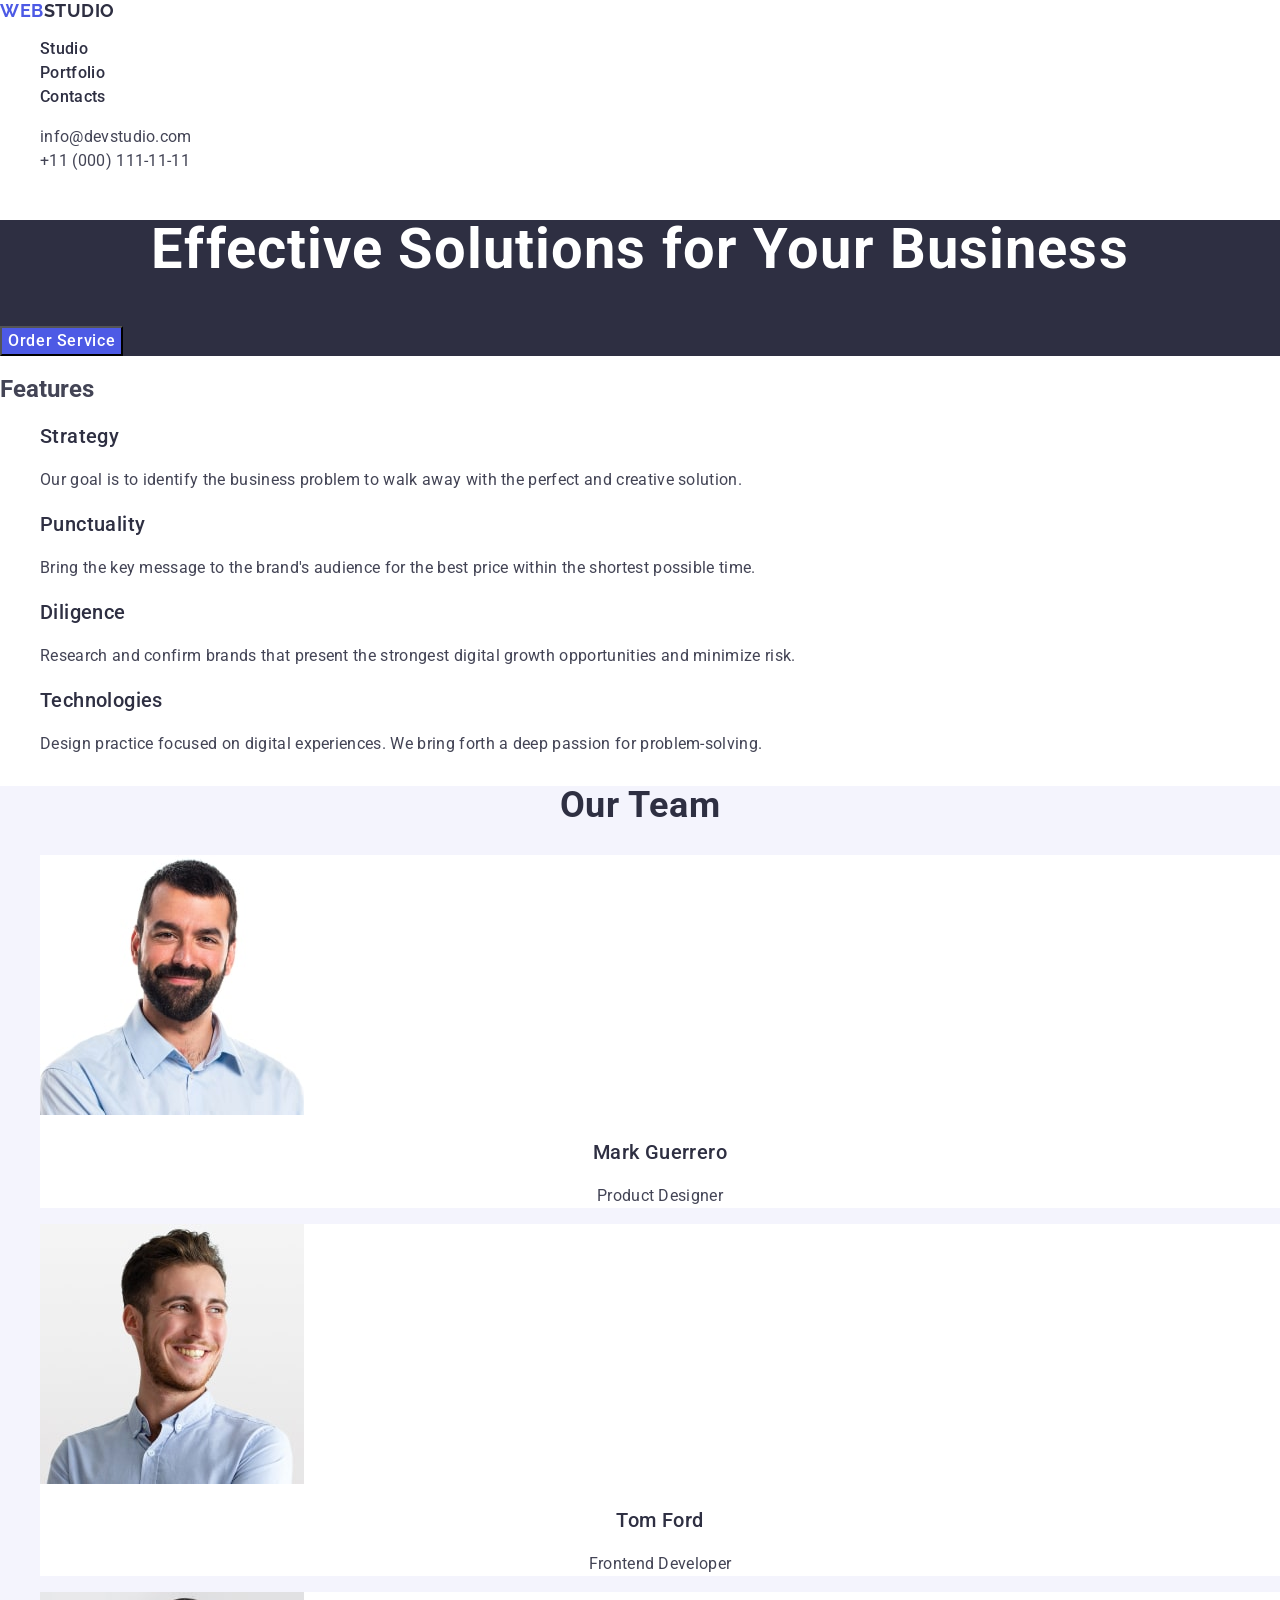
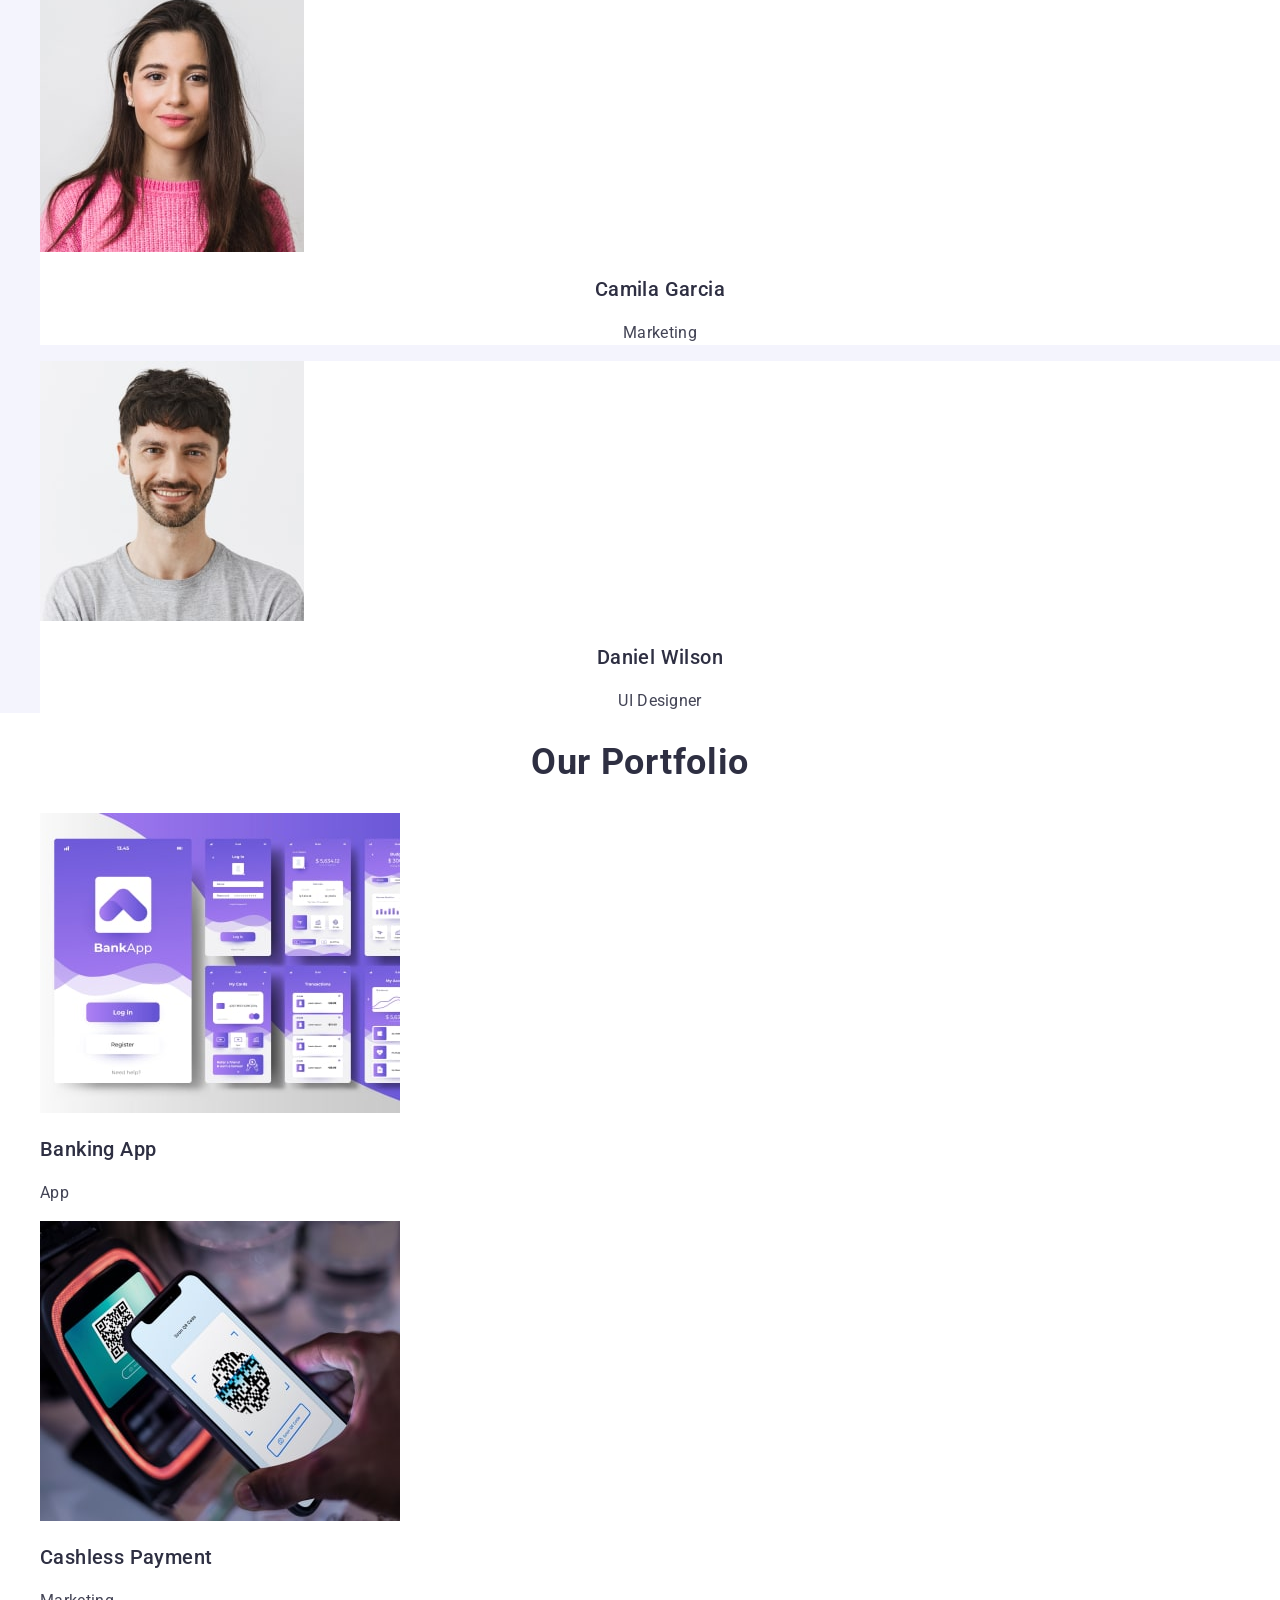
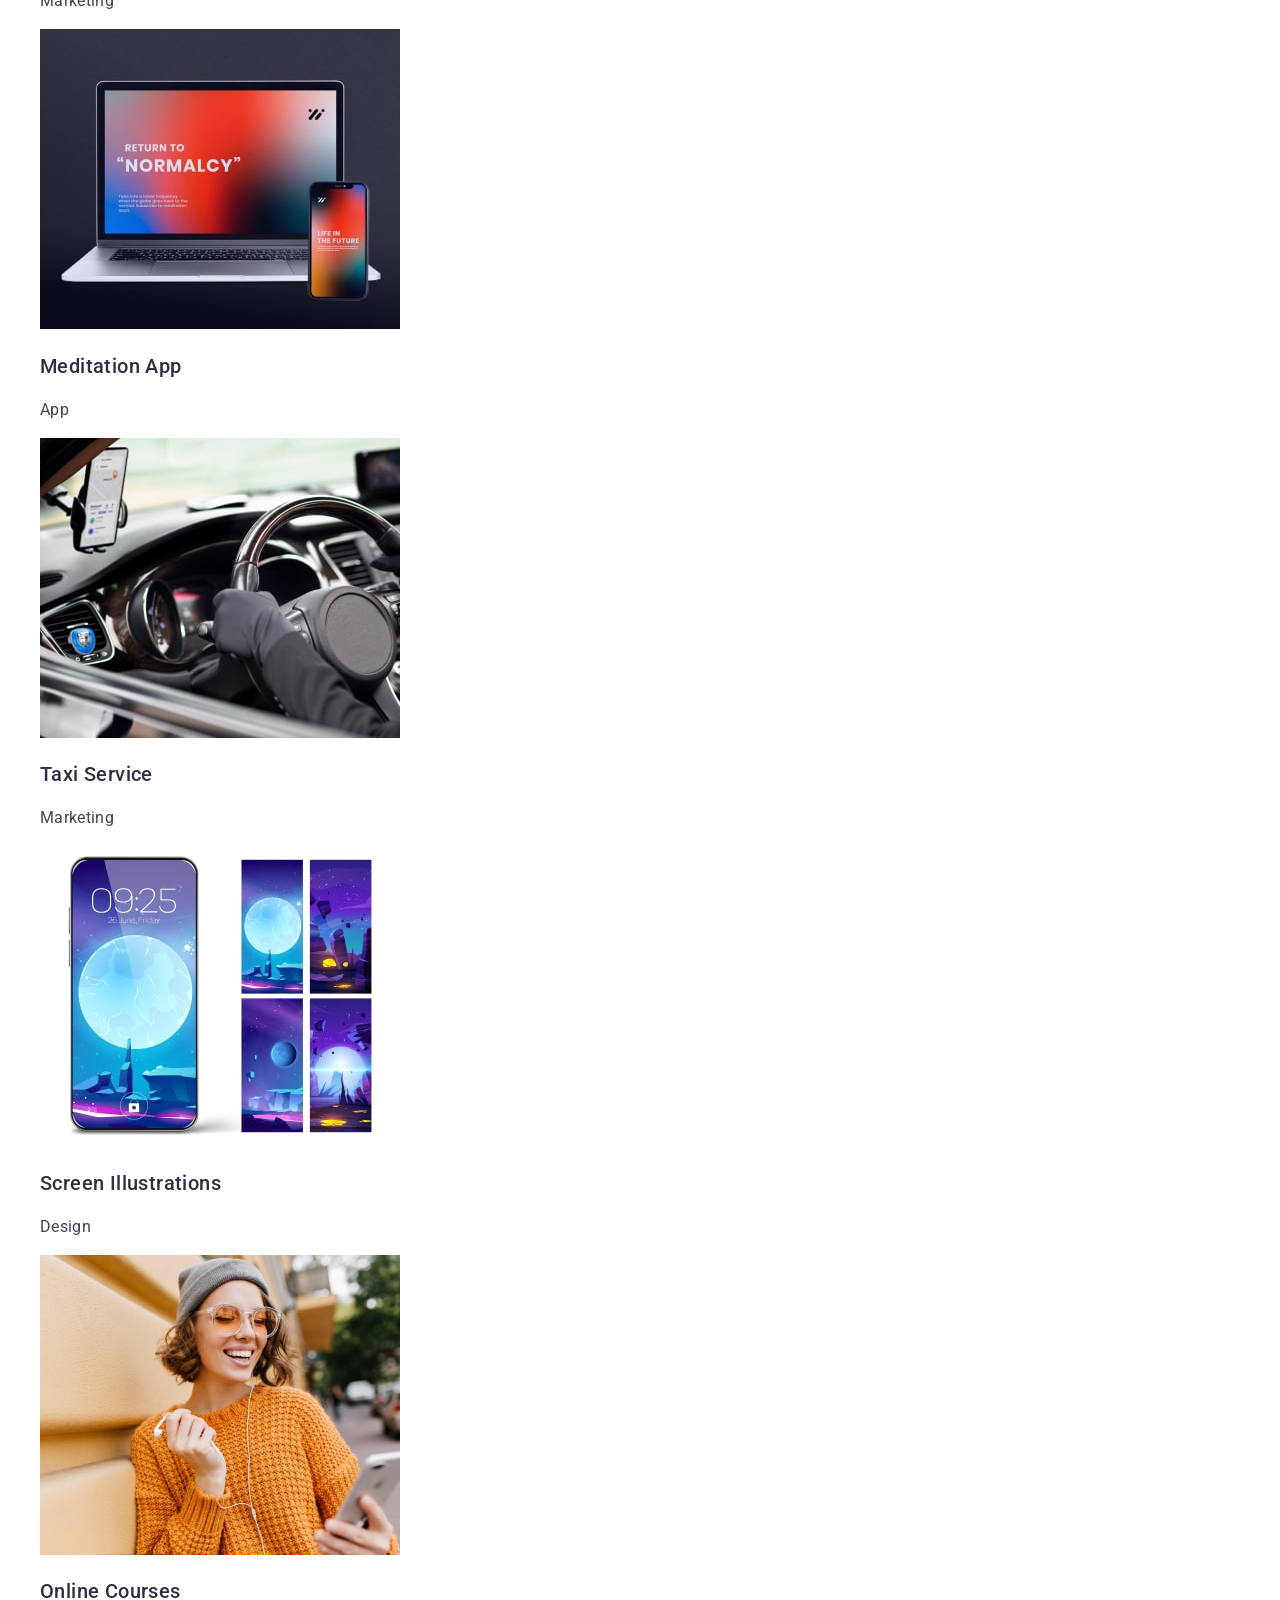
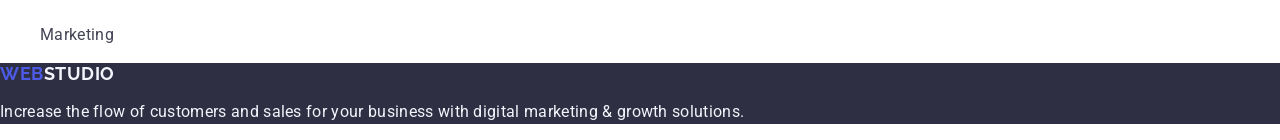
==== index.html @ 4d93af68 "Initial commit" ====
<!DOCTYPE html>
<html lang="en">
<head>
    <meta charset="UTF-8">
    <meta name="viewport" content="width=, initial-scale=1.0">
    <title>goit-markup-hw-02</title>
    <link rel="preconnect" href="https://fonts.googleapis.com">
    <link rel="preconnect" href="https://fonts.gstatic.com" crossorigin>
    <link href="https://fonts.googleapis.com/css2?family=Raleway:wght@700&family=Roboto:wght@400;500;700&display=swap"
    rel="stylesheet">   
    <link rel="stylesheet" href="https://cdnjs.cloudflare.com/ajax/libs/modern-normalize/2.0.0/modern-normalize.min.css"
        integrity="sha512-4xo8blKMVCiXpTaLzQSLSw3KFOVPWhm/TRtuPVc4WG6kUgjH6J03IBuG7JZPkcWMxJ5huwaBpOpnwYElP/m6wg=="
        crossorigin="anonymous" referrerpolicy="no-referrer" />
    <link rel="stylesheet" href="./css/styles.css" />
</head>

<body>
    <!-- Верхня лінія-->
    <header class="header">
        <nav class="header-navigation">
            <a class="header-logo" href="./index.html">Web<span class="header-accent">Studio</span></a>

            <ul class="header-menu-list">
                <li class="header-nav-item current"><a class="header-nav-link" href="./index.html">Studio</a></li>
                <li class="header-nav-item"><a class="header-nav-link" href="">Portfolio</a></li>
                <li class="header-nav-item"><a class="header-nav-link" href="">Contacts</a></li>
            </ul> 

        </nav>

        <address class="header-address">
            <ul class="header-address-list">
                <li class="header-address-item"><a class="header-address-link" href="mailto:info@devstudio.com">info@devstudio.com</a></li>
                <li class="header-address-item"><a class="header-address-link" href="tel:+110001111111">+11 (000) 111-11-11</a></li>
            </ul>
        </address>

    </header>

    <main>
        <section class="hero">

            <h1 class="hero-title">Effective Solutions for Your Business</h1>

            <button type="button" class="hero-btn">Order Service</button>

        </section>

        <section class="features">
            <h2 class="visually-hidden">Features</h2>
            <ul class="features-list">
                <li class="features-item">
                    <h3 class="features-subtitle">Strategy</h3>
                    <p class="features-item-text">Our goal is to identify the business problem to walk away with the perfect and creative solution.</p>
                </li>

                <li class="features-item">
                    <h3 class="features-subtitle">Punctuality</h3>
                    <p class="features-item-text">Bring the key message to the brand's audience for the best price within the shortest possible time.</p>
                </li>

                <li class="features-item">
                    <h3 class="features-subtitle">Diligence</h3>
                    <p class="features-item-text">Research and confirm brands that present the strongest digital growth opportunities and minimize risk.</p>
                </li>

                <li class="features-item">
                    <h3 class="features-subtitle">Technologies</h3>
                    <p class="features-item-text">Design practice focused on digital experiences. We bring forth a deep passion for problem-solving.</p>
                </li>

            </ul>

        </section>

        <!------ OUR TEAM -------->
        
        <section class="team">
            <h2 class="team-title">Our Team</h2>
            <ul class="team-list">
                <li class="team-item">
                    <img class="team-photo"
                    src="./images/img1.jpg" 
                    alt="Mark Guerrero"
                    width="264"
                    height="260">
                    <h3 class="team-subtitle">Mark Guerrero</h3>
                    <p class="team-item-text">Product Designer</p>
                </li>
            
                <li class="team-item">
                    <img class="team-photo"
                    src="./images/img2.jpg" 
                    alt="Tom Ford"
                    width="264"
                    height="260">
                    <h3 class="team-subtitle">Tom Ford</h3>
                    <p class="team-item-text">Frontend Developer</p>
                </li>
            
                <li class="team-item">
                    <img class="team-photo"
                    src="./images/img3.jpg" 
                    alt="Camila Garcia"
                    width="264"
                    height="260">
                    <h3 class="team-subtitle">Camila Garcia</h3>
                    <p class="team-item-text">Marketing</p>
                </li>
            
                <li class="team-item">
                    <img class="team-photo"
                    src="./images/img4.jpg" 
                    alt="Daniel Wilson"
                    width="264"
                    height="260">
                    <h3 class="team-subtitle">Daniel Wilson</h3>
                    <p class="team-item-text">UI Designer</p>
                </li>
            </ul>
        </section>

        <!-- -----PORTFOLIO---------->
        <section class="portfolio">

            <h2 class="portfolio-title">Our Portfolio</h2>

            <ul class="portfolio-list">
                <li class="portfolio-item">
                    <img class="portfolio-photo"
                    src="./images/img5.jpg" 
                    alt="Banking App"
                    width="360">
                    <h3 class="portfolio-subtitle">Banking App</h3>
                    <p class="portfolio-item-text">App</p>
                </li>
                <li class="portfolio-item">
                    <img class="portfolio-photo"
                    src="./images/img6.jpg" 
                    alt="Cashless Payment"
                    width="360">
                    <h3 class="portfolio-subtitle">Cashless Payment</h3>
                    <p class="portfolio-item-text">Marketing</p>
                <li class="portfolio-item">
                    <img class="portfolio-photo"
                    src="./images/img7.jpg" 
                    alt="Meditation App"
                    width="360">
                    <h3 class="portfolio-subtitle">Meditation App</h3>
                    <p class="portfolio-item-text">App</p>
                </li>
                <li class="portfolio-item">
                    <img class="portfolio-photo"
                    src="./images/img8.jpg" 
                    alt="Taxi Service"
                    width="360">
                    <h3 class="portfolio-subtitle">Taxi Service</h3>
                    <p class="portfolio-item-text">Marketing</p>
                </li>
                <li class="portfolio-item">
                    <img class="portfolio-photo"
                    src="./images/img9.jpg" 
                    alt="Screen Illustrations"
                    width="360">
                    <h3 class="portfolio-subtitle">Screen Illustrations</h3>
                    <p class="portfolio-item-text">Design</p>
                </li>
                <li class="portfolio-item">
                    <img class="portfolio-photo"
                    src="./images/img10.jpg" 
                    alt="Girl with phone"
                    width="360">
                    <h3 class="portfolio-subtitle">Online Courses</h3>
                    <p class="portfolio-item-text">Marketing</p>
                </li>
            </ul>
        </section>


    </main>

    <!-- FOOTER-->
    <footer class="footer">
        <a class="footer-logo" href="./index.html">Web<span class="footer-accent">Studio</span></a>

        <p class="footer-text">Increase the flow of customers and sales for your business with digital marketing & growth solutions.</p>

    </footer>

</body>
</html>
---- css/styles.css ----
:root {
    --iris: #4d5ae5;
    --ocean: #404bbf;
    --navy-blue: #2e2f42;
    --green: #31d0aa;
    --slate: #434455;
    --light-slate: #8e8f99;
    --cornflower: #e7e9fc;
    --cloud: #f4f4fd;
    --navy-blue-modal: rgba(46, 47, 66, 0.4);
    --grey: rgba(46, 47, 66, 0.7);
    --white: #fff;
    --dairy: #fcfcfc;
}
/* :root {
    --font-family: "Roboto", sans-serif;
    --second-family: "Raleway", sans-serif;
} */

body {
    font-family: 'Roboto', sans-serif;
    color: #434455;
    background-color: #FFFFFF;
}

 ul {
    list-style-type: none;
 }

 a {
    text-decoration: none;
 }

 button {
    cursor: pointer;
 }

   
/* --------------------HEADER----------------------- */
 .header-logo {
    font-family: "Raleway", sans-serif;
    font-weight: 700;
    font-size: 18px;
    line-height: 1.17;
    letter-spacing: 0.03em;
    text-transform: uppercase;
    color: var(--iris);
 }

 .header-accent {
   color: var(--navy-blue);
 }
 
 .header-nav-link {
    font-weight: 500;
    font-size: 16px;
    line-height: 1.50;
    letter-spacing: 0.02em;
    color: var(--navy-blue);
    
 }

 .header-address {
    font-style: normal;
 }


.header-nav-link:hover,
.header-nav-link:focus {
    color: #404bbf;
}

.header-address-link:hover,
.header-address-link:focus {
    color: #404bbf;
}


 .header-address-link {
    font-weight: 400;
    font-size: 16px;
    line-height: 1.50;
    letter-spacing: 0.02em;
    color: var(--slate);
    font-style: normal;

 }

 .hero {
    background-color: #2e2f42;
}

.hero-title {
    font-weight: 700;
    font-size: 56px;
    line-height: 1.07;
    letter-spacing: 0.02em;
    text-align: center;
    /* color: #d9d9d9; */
    color: #ffffff
}
 
 .hero-btn {
    font-family: "Roboto", sans-serif;
    font-weight: 500;
    font-size: 16px;
    line-height: 1.50;
    letter-spacing: 0.04em;
    color: var(--white);
    background: var(--iris);
 }
   
 .hero-btn:hover,
 .hero-btn:focus {
    background-color: #404BBF;
 }


 /*------------- FEATURES--------- */
 .features-subtitle {
    font-weight: 500;
    font-size: 20px;
    line-height: 1.20;
    letter-spacing: 0.02em;
    color: var(--navy-blue);
 }

 .features-item-text {
    /* font-weight: 400; */
    font-size: 16px;
    line-height: 1.50;
    letter-spacing: 0.02em;
    color: var(--slate);
 }

 /* -----------OUR TEAM------- */
.team {
    background-color: #F4F4FD;
}

.team-item {
    background-color: #FFFFFF;
}

 .team-title {
    font-weight: 700;
    font-size: 36px;
    line-height: 1.11;
    letter-spacing: 0.02em;
    text-align: center;
    color: var(--navy-blue);
    text-transform: capitalize;
 }

.team-subtitle {
    font-weight: 500;
    font-size: 20px;
    line-height: 1.20;
    letter-spacing: 0.02em;
    text-align: center;
    color: var(--navy-blue);
    
}

.team-item-text {
    font-size: 16px;
    line-height: 1.50;
    letter-spacing: 0.02em;
    text-align: center;
    color: var(--slate);
}

/* ------OUR PORTFOLIO------ */
.portfolio-title {
    font-weight: 700;
    font-size: 36px;
    line-height: 1.11;
    text-align: center;
    letter-spacing: 0.02em;
    color: var(--navy-blue);
    text-transform: capitalize;
}

.portfolio-subtitle {
    font-weight: 500;
    font-size: 20px;
    line-height: 1.20;
    letter-spacing: 0.02em;
    color: var(--navy-blue);
}

.portfolio-item-text {
    font-size: 16px;
    line-height: 1.50;
    letter-spacing: 0.02em;
    color: var(--slate);
}

/* -------Footer-------- */
.footer {
    background-color: #2e2f42;
}

.footer-logo {
    font-family: "Raleway", sans-serif;
    font-weight: 700;
    font-size: 18px;
    line-height: 1.17;
    letter-spacing: 0.03em;
    text-transform: uppercase;
    color: var(--iris);
}

.footer-accent{
    color: var(--cloud);
}

.footer-text {
    font-size: 16px;
    line-height: 1.50;
    letter-spacing: 0.02em;
    color: var(--cloud);
    line-height: 1.5;
    color:#F4F4FD;
}
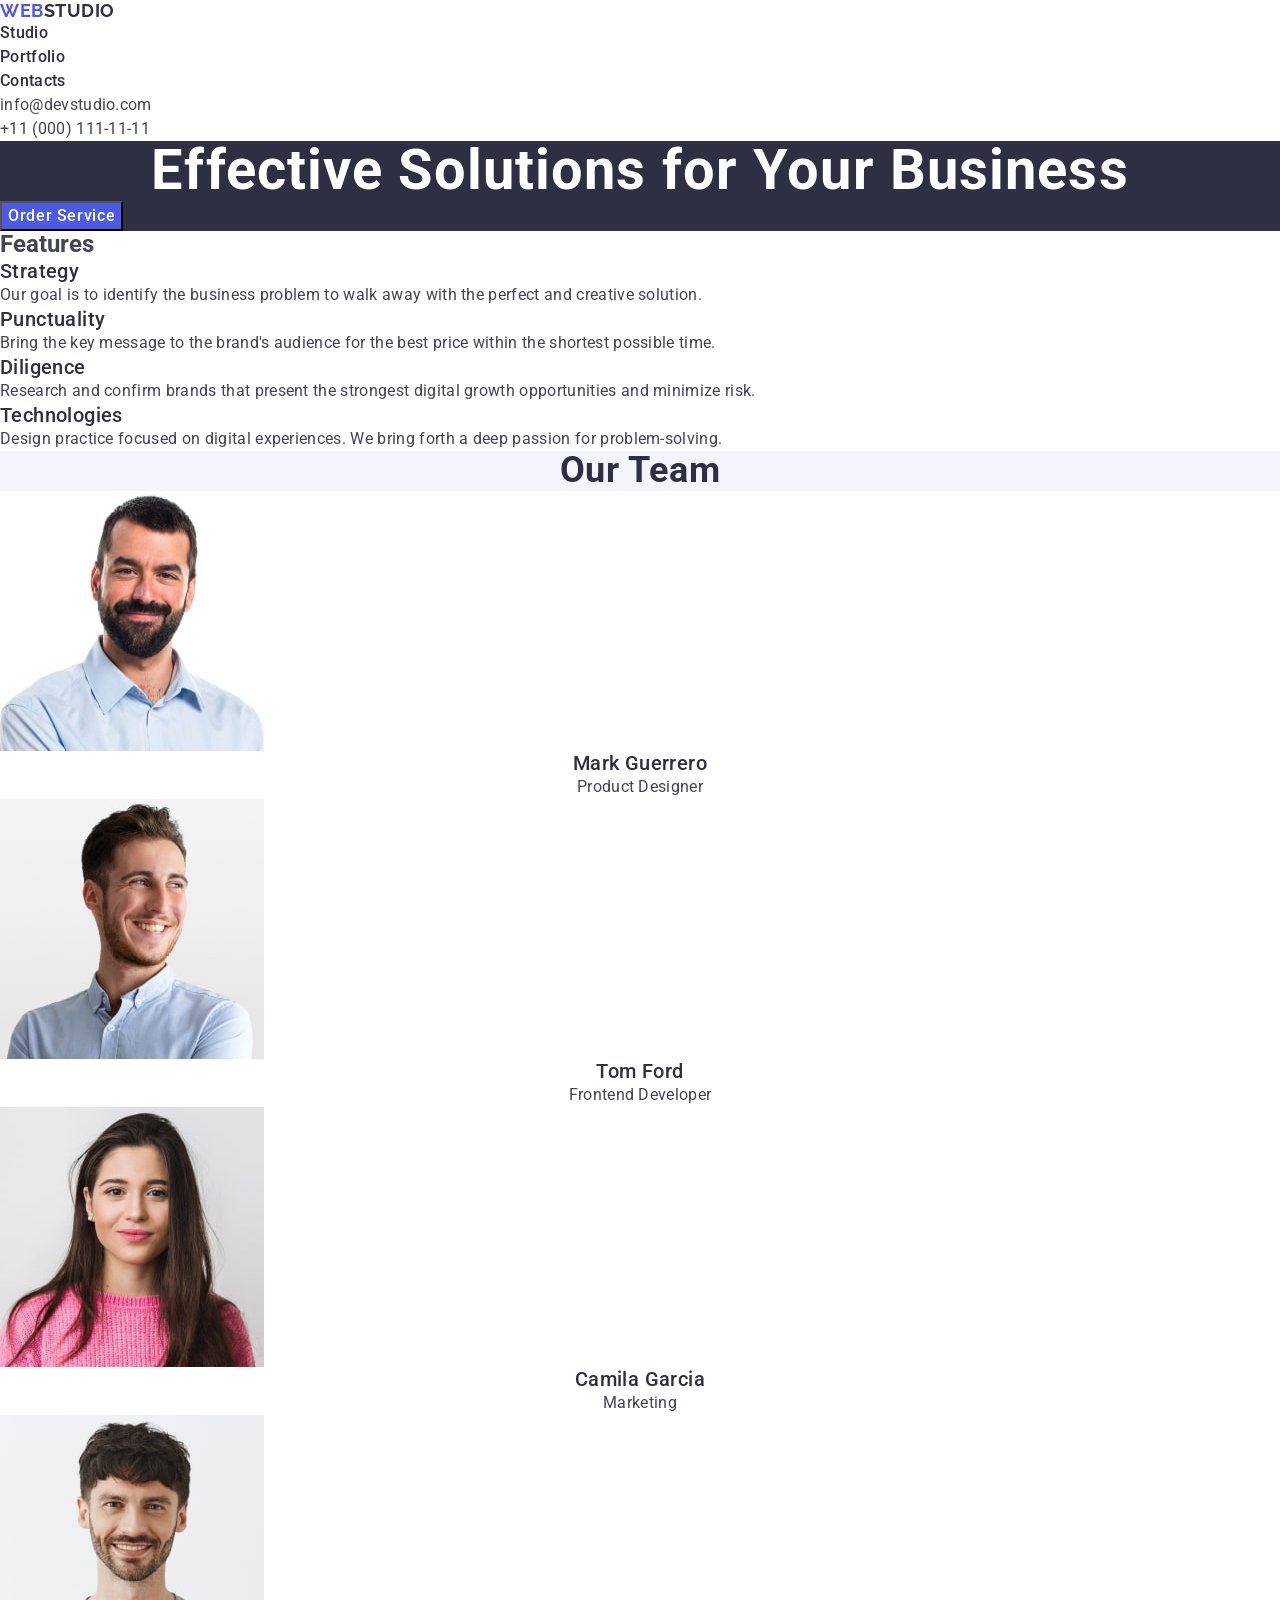
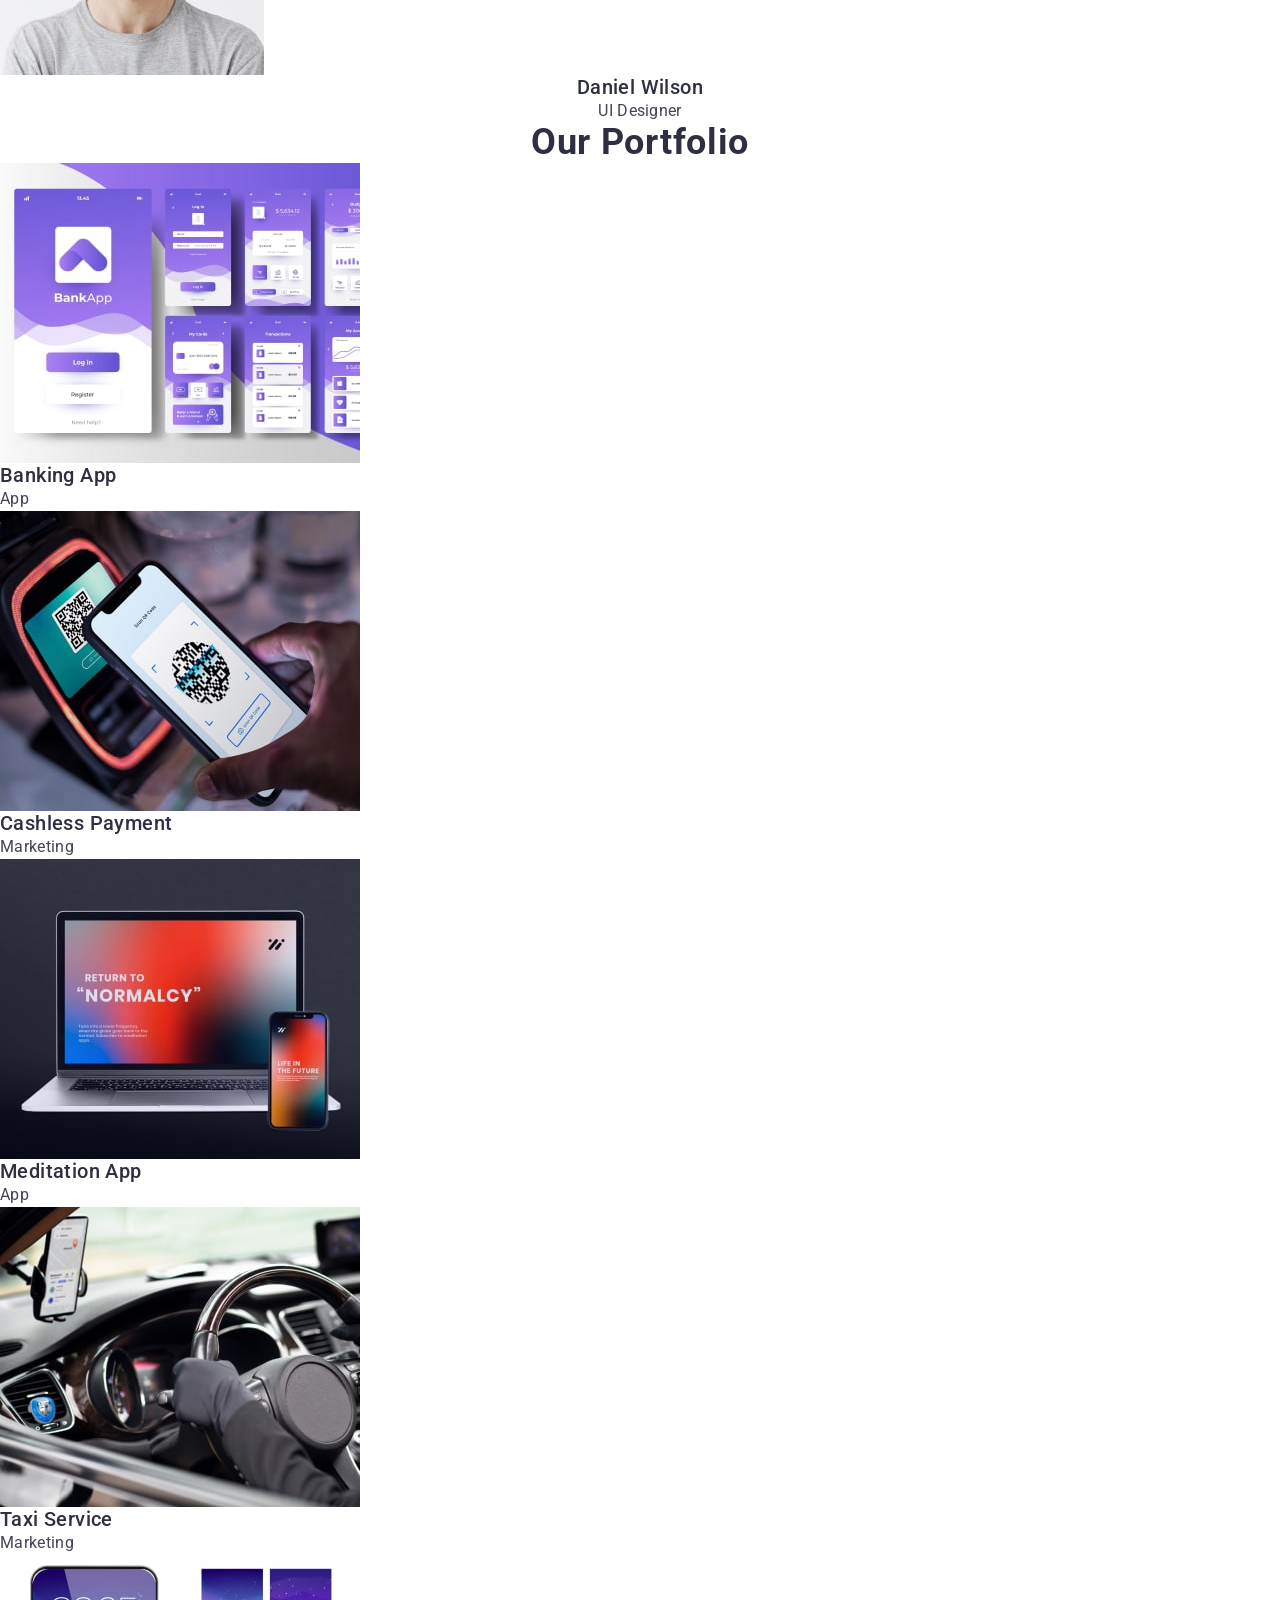
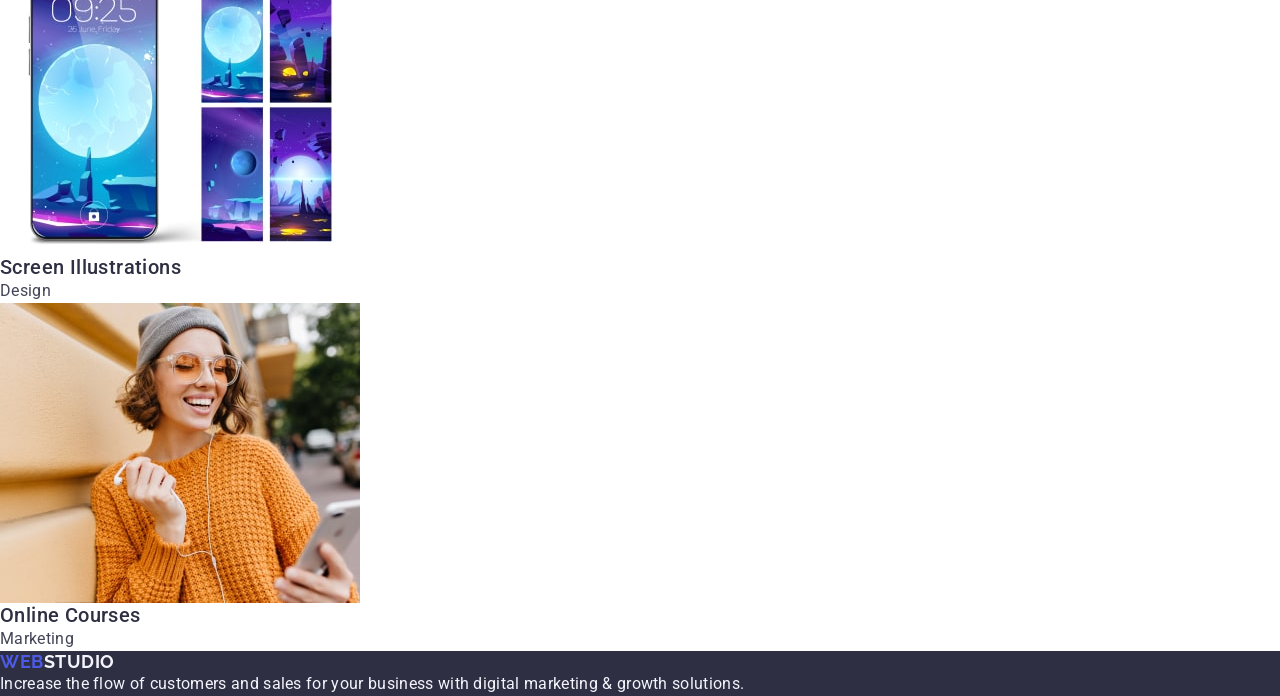
==== commit 02b8638e: "add styles" ====
--- a/index.html
+++ b/index.html
@@ -176,7 +176,6 @@
             </ul>
         </section>
 
-
     </main>
 
     <!-- FOOTER-->
--- a/css/styles.css
+++ b/css/styles.css
@@ -25,6 +25,20 @@
 
  ul {
     list-style-type: none;
+    margin-top: 0;
+    margin-bottom: 0;
+    padding-left: 0;
+ }
+
+ h1,
+ h2,
+ h3,
+ h4,
+ h5,
+ h6,
+ p {
+    margin-top: 0;
+    margin-bottom: 0;
  }
 
  a {
@@ -35,8 +49,19 @@
     cursor: pointer;
  }
 
+ img {
+     display: block;
+ }
+
    
 /* --------------------HEADER----------------------- */
+.container {
+    width: 1158px;
+    padding: 0 15px;
+    margin: 0 auto;
+}
+
+
  .header-logo {
     font-family: "Raleway", sans-serif;
     font-weight: 700;
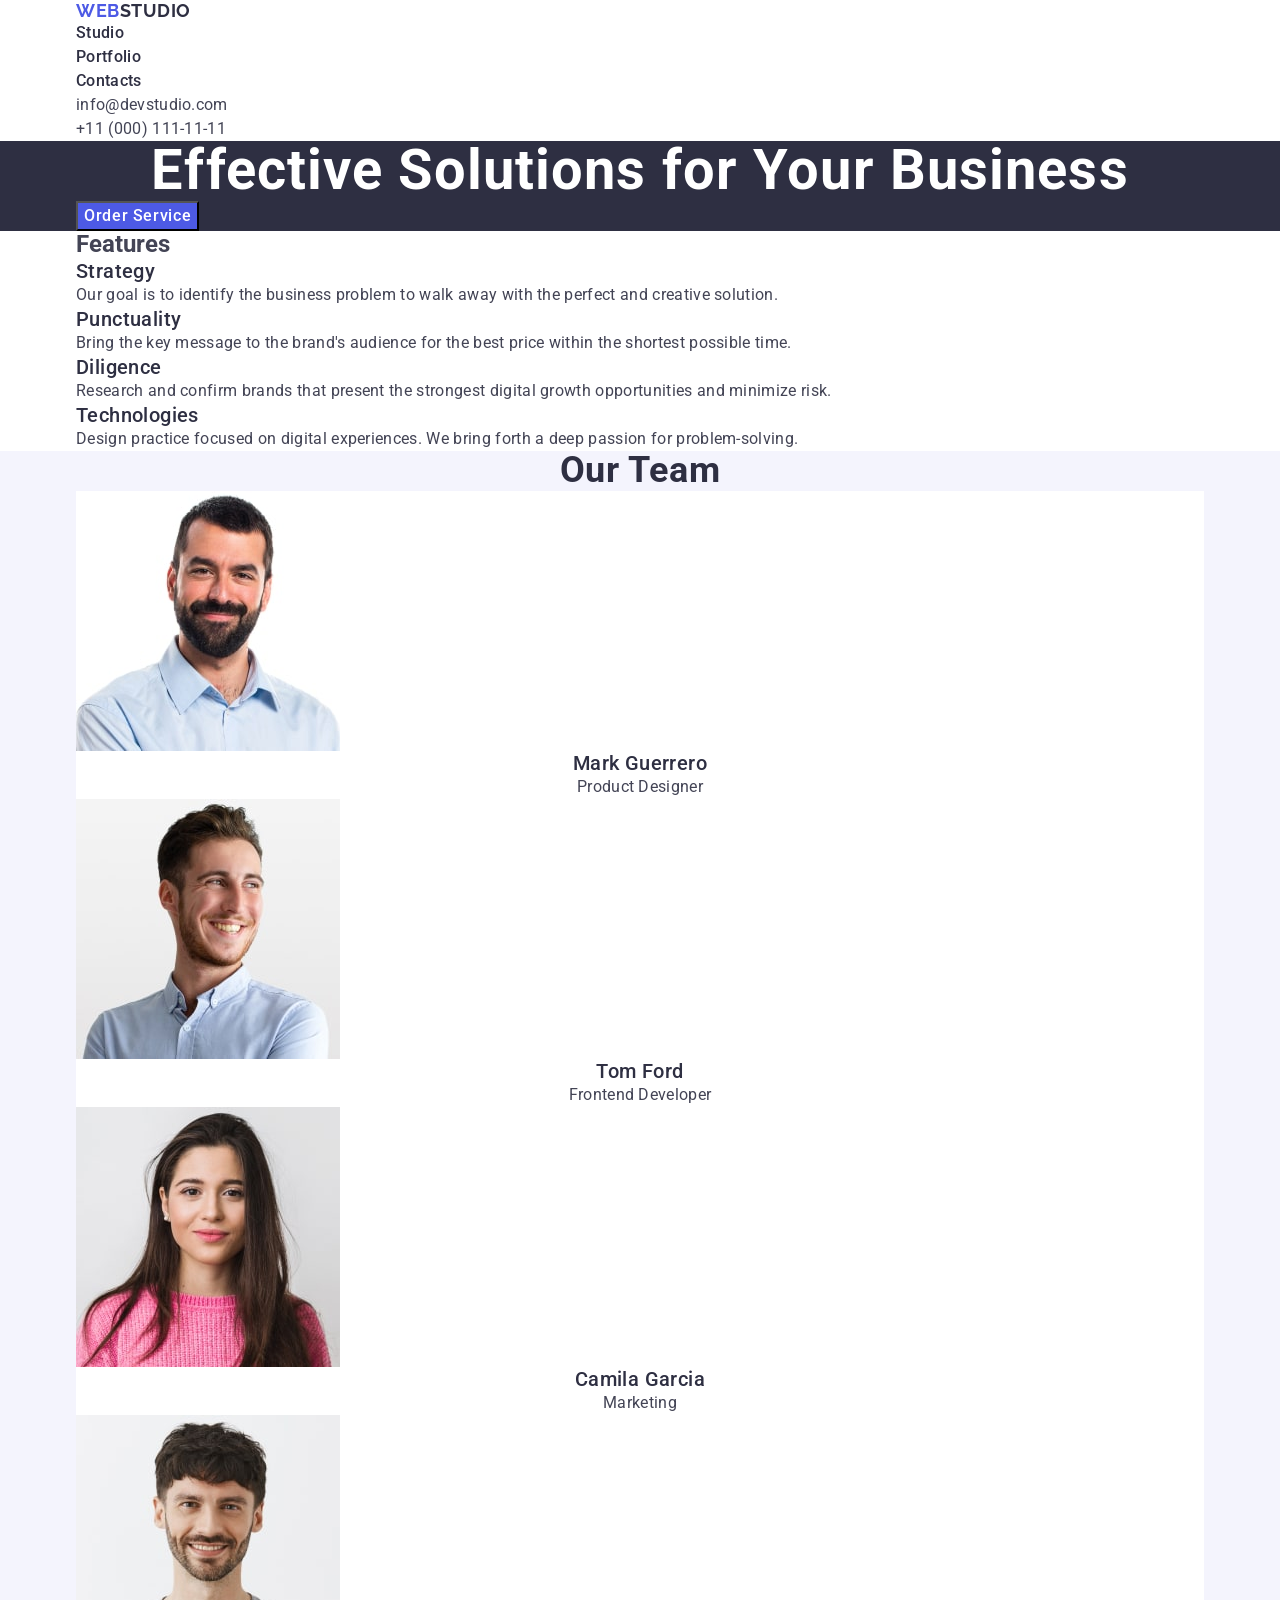
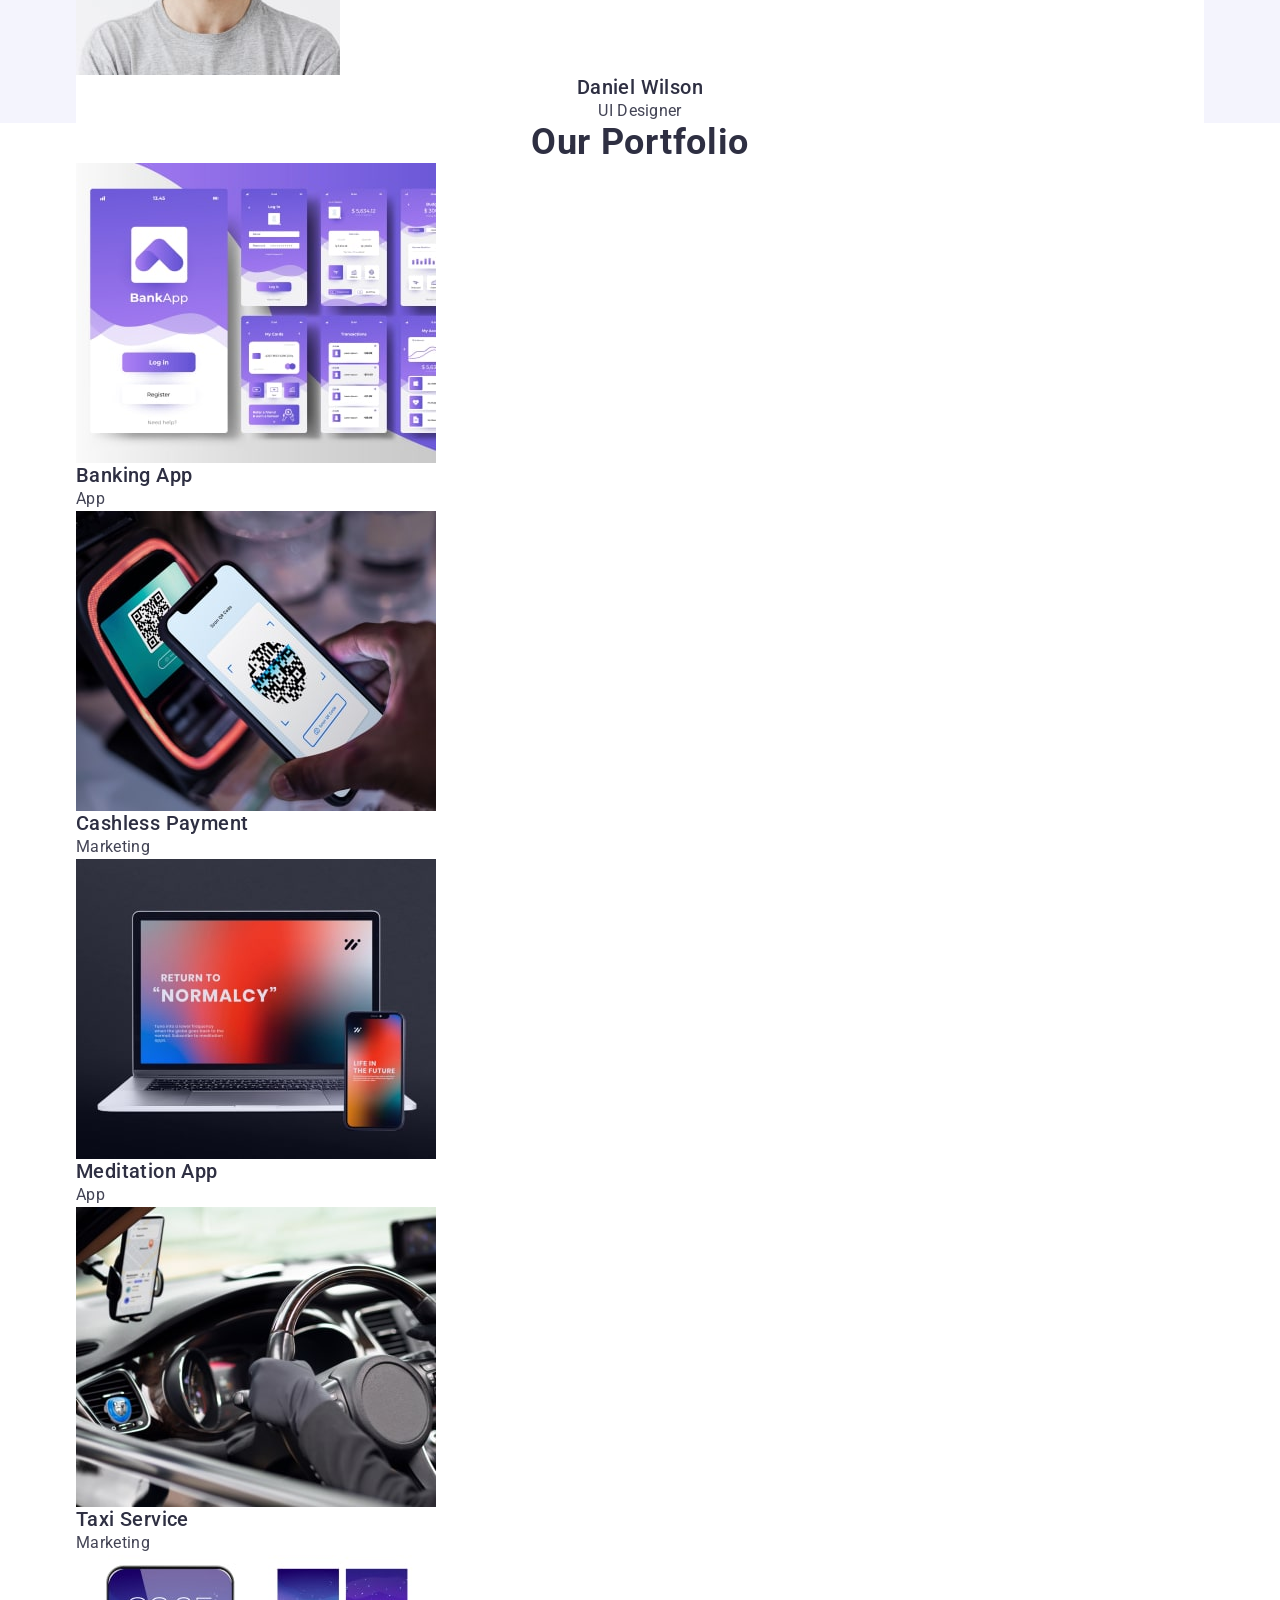
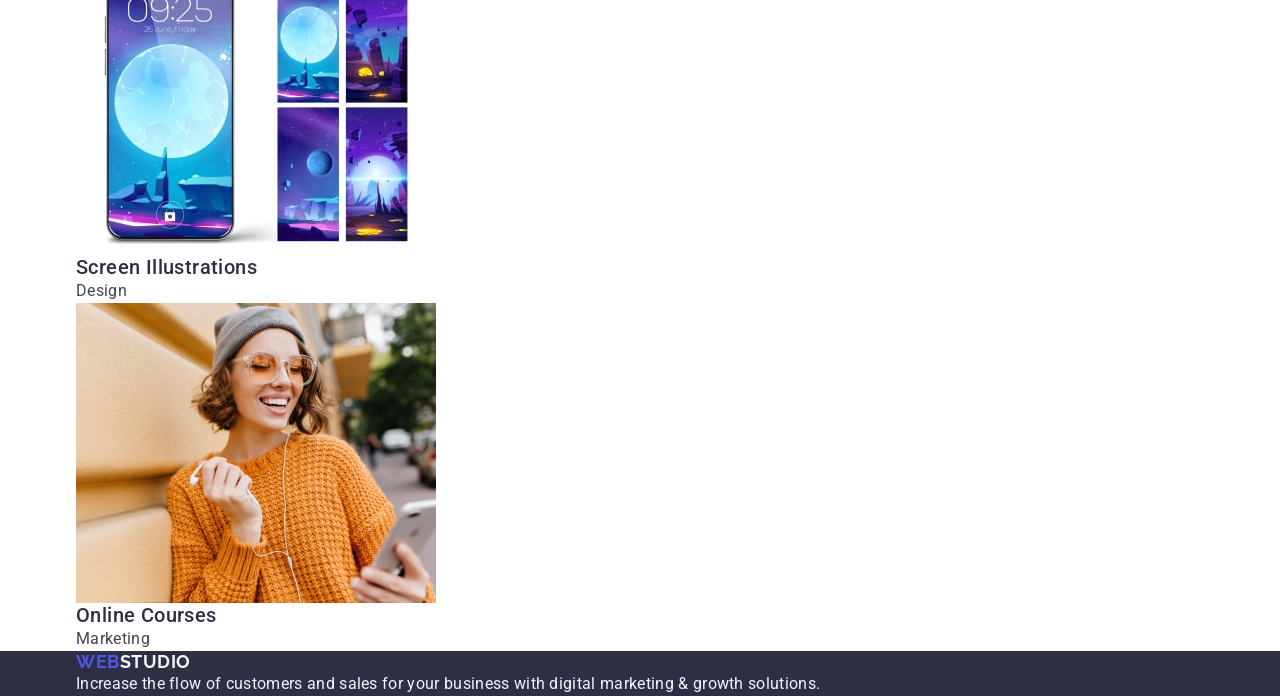
==== commit 75114422: "add containers" ====
--- a/index.html
+++ b/index.html
@@ -17,173 +17,159 @@
 <body>
     <!-- Верхня лінія-->
     <header class="header">
-        <nav class="header-navigation">
-            <a class="header-logo" href="./index.html">Web<span class="header-accent">Studio</span></a>
-
-            <ul class="header-menu-list">
-                <li class="header-nav-item current"><a class="header-nav-link" href="./index.html">Studio</a></li>
-                <li class="header-nav-item"><a class="header-nav-link" href="">Portfolio</a></li>
-                <li class="header-nav-item"><a class="header-nav-link" href="">Contacts</a></li>
-            </ul> 
-
-        </nav>
-
-        <address class="header-address">
-            <ul class="header-address-list">
-                <li class="header-address-item"><a class="header-address-link" href="mailto:info@devstudio.com">info@devstudio.com</a></li>
-                <li class="header-address-item"><a class="header-address-link" href="tel:+110001111111">+11 (000) 111-11-11</a></li>
-            </ul>
-        </address>
+        <div class="container">
+            <nav class="header-navigation">
+                <a class="header-logo" href="./index.html">Web<span class="header-accent">Studio</span></a>
+            
+                <ul class="header-menu-list">
+                    <li class="header-nav-item current"><a class="header-nav-link" href="./index.html">Studio</a></li>
+                    <li class="header-nav-item"><a class="header-nav-link" href="">Portfolio</a></li>
+                    <li class="header-nav-item"><a class="header-nav-link" href="">Contacts</a></li>
+                </ul>
+            
+            </nav>
+            
+            <address class="header-address">
+                <ul class="header-address-list">
+                    <li class="header-address-item"><a class="header-address-link"
+                            href="mailto:info@devstudio.com">info@devstudio.com</a></li>
+                    <li class="header-address-item"><a class="header-address-link" href="tel:+110001111111">+11 (000) 111-11-11</a>
+                    </li>
+                </ul>
+            </address>
+        </div>
+        
 
     </header>
 
     <main>
         <section class="hero">
-
-            <h1 class="hero-title">Effective Solutions for Your Business</h1>
-
-            <button type="button" class="hero-btn">Order Service</button>
+            <div class="container">
+                <h1 class="hero-title">Effective Solutions for Your Business</h1>
+                
+                <button type="button" class="hero-btn">Order Service</button>
+            </div>
 
         </section>
 
         <section class="features">
-            <h2 class="visually-hidden">Features</h2>
-            <ul class="features-list">
-                <li class="features-item">
-                    <h3 class="features-subtitle">Strategy</h3>
-                    <p class="features-item-text">Our goal is to identify the business problem to walk away with the perfect and creative solution.</p>
-                </li>
-
-                <li class="features-item">
-                    <h3 class="features-subtitle">Punctuality</h3>
-                    <p class="features-item-text">Bring the key message to the brand's audience for the best price within the shortest possible time.</p>
-                </li>
-
-                <li class="features-item">
-                    <h3 class="features-subtitle">Diligence</h3>
-                    <p class="features-item-text">Research and confirm brands that present the strongest digital growth opportunities and minimize risk.</p>
-                </li>
-
-                <li class="features-item">
-                    <h3 class="features-subtitle">Technologies</h3>
-                    <p class="features-item-text">Design practice focused on digital experiences. We bring forth a deep passion for problem-solving.</p>
-                </li>
-
-            </ul>
-
+            <div class="container">
+                <h2 class="visually-hidden">Features</h2>
+                <ul class="features-list">
+                    <li class="features-item">
+                        <h3 class="features-subtitle">Strategy</h3>
+                        <p class="features-item-text">Our goal is to identify the business problem to walk away with the perfect and
+                            creative solution.</p>
+                    </li>
+                
+                    <li class="features-item">
+                        <h3 class="features-subtitle">Punctuality</h3>
+                        <p class="features-item-text">Bring the key message to the brand's audience for the best price within the
+                            shortest possible time.</p>
+                    </li>
+                
+                    <li class="features-item">
+                        <h3 class="features-subtitle">Diligence</h3>
+                        <p class="features-item-text">Research and confirm brands that present the strongest digital growth
+                            opportunities and minimize risk.</p>
+                    </li>
+                
+                    <li class="features-item">
+                        <h3 class="features-subtitle">Technologies</h3>
+                        <p class="features-item-text">Design practice focused on digital experiences. We bring forth a deep passion for
+                            problem-solving.</p>
+                    </li>
+                
+                </ul>
+            </div>
+            
         </section>
 
         <!------ OUR TEAM -------->
         
         <section class="team">
-            <h2 class="team-title">Our Team</h2>
-            <ul class="team-list">
-                <li class="team-item">
-                    <img class="team-photo"
-                    src="./images/img1.jpg" 
-                    alt="Mark Guerrero"
-                    width="264"
-                    height="260">
-                    <h3 class="team-subtitle">Mark Guerrero</h3>
-                    <p class="team-item-text">Product Designer</p>
-                </li>
+            <div class="container">
+                <h2 class="team-title">Our Team</h2>
+                <ul class="team-list">
+                    <li class="team-item">
+                        <img class="team-photo" src="./images/img1.jpg" alt="Mark Guerrero" width="264" height="260">
+                        <h3 class="team-subtitle">Mark Guerrero</h3>
+                        <p class="team-item-text">Product Designer</p>
+                    </li>
+                
+                    <li class="team-item">
+                        <img class="team-photo" src="./images/img2.jpg" alt="Tom Ford" width="264" height="260">
+                        <h3 class="team-subtitle">Tom Ford</h3>
+                        <p class="team-item-text">Frontend Developer</p>
+                    </li>
+                
+                    <li class="team-item">
+                        <img class="team-photo" src="./images/img3.jpg" alt="Camila Garcia" width="264" height="260">
+                        <h3 class="team-subtitle">Camila Garcia</h3>
+                        <p class="team-item-text">Marketing</p>
+                    </li>
+                
+                    <li class="team-item">
+                        <img class="team-photo" src="./images/img4.jpg" alt="Daniel Wilson" width="264" height="260">
+                        <h3 class="team-subtitle">Daniel Wilson</h3>
+                        <p class="team-item-text">UI Designer</p>
+                    </li>
+                </ul>
+            </div>
             
-                <li class="team-item">
-                    <img class="team-photo"
-                    src="./images/img2.jpg" 
-                    alt="Tom Ford"
-                    width="264"
-                    height="260">
-                    <h3 class="team-subtitle">Tom Ford</h3>
-                    <p class="team-item-text">Frontend Developer</p>
-                </li>
-            
-                <li class="team-item">
-                    <img class="team-photo"
-                    src="./images/img3.jpg" 
-                    alt="Camila Garcia"
-                    width="264"
-                    height="260">
-                    <h3 class="team-subtitle">Camila Garcia</h3>
-                    <p class="team-item-text">Marketing</p>
-                </li>
-            
-                <li class="team-item">
-                    <img class="team-photo"
-                    src="./images/img4.jpg" 
-                    alt="Daniel Wilson"
-                    width="264"
-                    height="260">
-                    <h3 class="team-subtitle">Daniel Wilson</h3>
-                    <p class="team-item-text">UI Designer</p>
-                </li>
-            </ul>
         </section>
 
         <!-- -----PORTFOLIO---------->
         <section class="portfolio">
+            <div class="container">
+                <h2 class="portfolio-title">Our Portfolio</h2>
+                <ul class="portfolio-list">
+                    <li class="portfolio-item">
+                        <img class="portfolio-photo" src="./images/img5.jpg" alt="Banking App" width="360">
+                        <h3 class="portfolio-subtitle">Banking App</h3>
+                        <p class="portfolio-item-text">App</p>
+                    </li>
+                    <li class="portfolio-item">
+                        <img class="portfolio-photo" src="./images/img6.jpg" alt="Cashless Payment" width="360">
+                        <h3 class="portfolio-subtitle">Cashless Payment</h3>
+                        <p class="portfolio-item-text">Marketing</p>
+                    <li class="portfolio-item">
+                        <img class="portfolio-photo" src="./images/img7.jpg" alt="Meditation App" width="360">
+                        <h3 class="portfolio-subtitle">Meditation App</h3>
+                        <p class="portfolio-item-text">App</p>
+                    </li>
+                    <li class="portfolio-item">
+                        <img class="portfolio-photo" src="./images/img8.jpg" alt="Taxi Service" width="360">
+                        <h3 class="portfolio-subtitle">Taxi Service</h3>
+                        <p class="portfolio-item-text">Marketing</p>
+                    </li>
+                    <li class="portfolio-item">
+                        <img class="portfolio-photo" src="./images/img9.jpg" alt="Screen Illustrations" width="360">
+                        <h3 class="portfolio-subtitle">Screen Illustrations</h3>
+                        <p class="portfolio-item-text">Design</p>
+                    </li>
+                    <li class="portfolio-item">
+                        <img class="portfolio-photo" src="./images/img10.jpg" alt="Girl with phone" width="360">
+                        <h3 class="portfolio-subtitle">Online Courses</h3>
+                        <p class="portfolio-item-text">Marketing</p>
+                    </li>
+                </ul>
+            </div>
 
-            <h2 class="portfolio-title">Our Portfolio</h2>
-
-            <ul class="portfolio-list">
-                <li class="portfolio-item">
-                    <img class="portfolio-photo"
-                    src="./images/img5.jpg" 
-                    alt="Banking App"
-                    width="360">
-                    <h3 class="portfolio-subtitle">Banking App</h3>
-                    <p class="portfolio-item-text">App</p>
-                </li>
-                <li class="portfolio-item">
-                    <img class="portfolio-photo"
-                    src="./images/img6.jpg" 
-                    alt="Cashless Payment"
-                    width="360">
-                    <h3 class="portfolio-subtitle">Cashless Payment</h3>
-                    <p class="portfolio-item-text">Marketing</p>
-                <li class="portfolio-item">
-                    <img class="portfolio-photo"
-                    src="./images/img7.jpg" 
-                    alt="Meditation App"
-                    width="360">
-                    <h3 class="portfolio-subtitle">Meditation App</h3>
-                    <p class="portfolio-item-text">App</p>
-                </li>
-                <li class="portfolio-item">
-                    <img class="portfolio-photo"
-                    src="./images/img8.jpg" 
-                    alt="Taxi Service"
-                    width="360">
-                    <h3 class="portfolio-subtitle">Taxi Service</h3>
-                    <p class="portfolio-item-text">Marketing</p>
-                </li>
-                <li class="portfolio-item">
-                    <img class="portfolio-photo"
-                    src="./images/img9.jpg" 
-                    alt="Screen Illustrations"
-                    width="360">
-                    <h3 class="portfolio-subtitle">Screen Illustrations</h3>
-                    <p class="portfolio-item-text">Design</p>
-                </li>
-                <li class="portfolio-item">
-                    <img class="portfolio-photo"
-                    src="./images/img10.jpg" 
-                    alt="Girl with phone"
-                    width="360">
-                    <h3 class="portfolio-subtitle">Online Courses</h3>
-                    <p class="portfolio-item-text">Marketing</p>
-                </li>
-            </ul>
+            
         </section>
 
     </main>
 
     <!-- FOOTER-->
     <footer class="footer">
-        <a class="footer-logo" href="./index.html">Web<span class="footer-accent">Studio</span></a>
-
-        <p class="footer-text">Increase the flow of customers and sales for your business with digital marketing & growth solutions.</p>
-
+        <div class="container">
+            <a class="footer-logo" href="./index.html">Web<span class="footer-accent">Studio</span></a>
+            
+            <p class="footer-text">Increase the flow of customers and sales for your business with digital marketing & growth
+                solutions.</p>
+        </div>
+        
     </footer>
 
 </body>
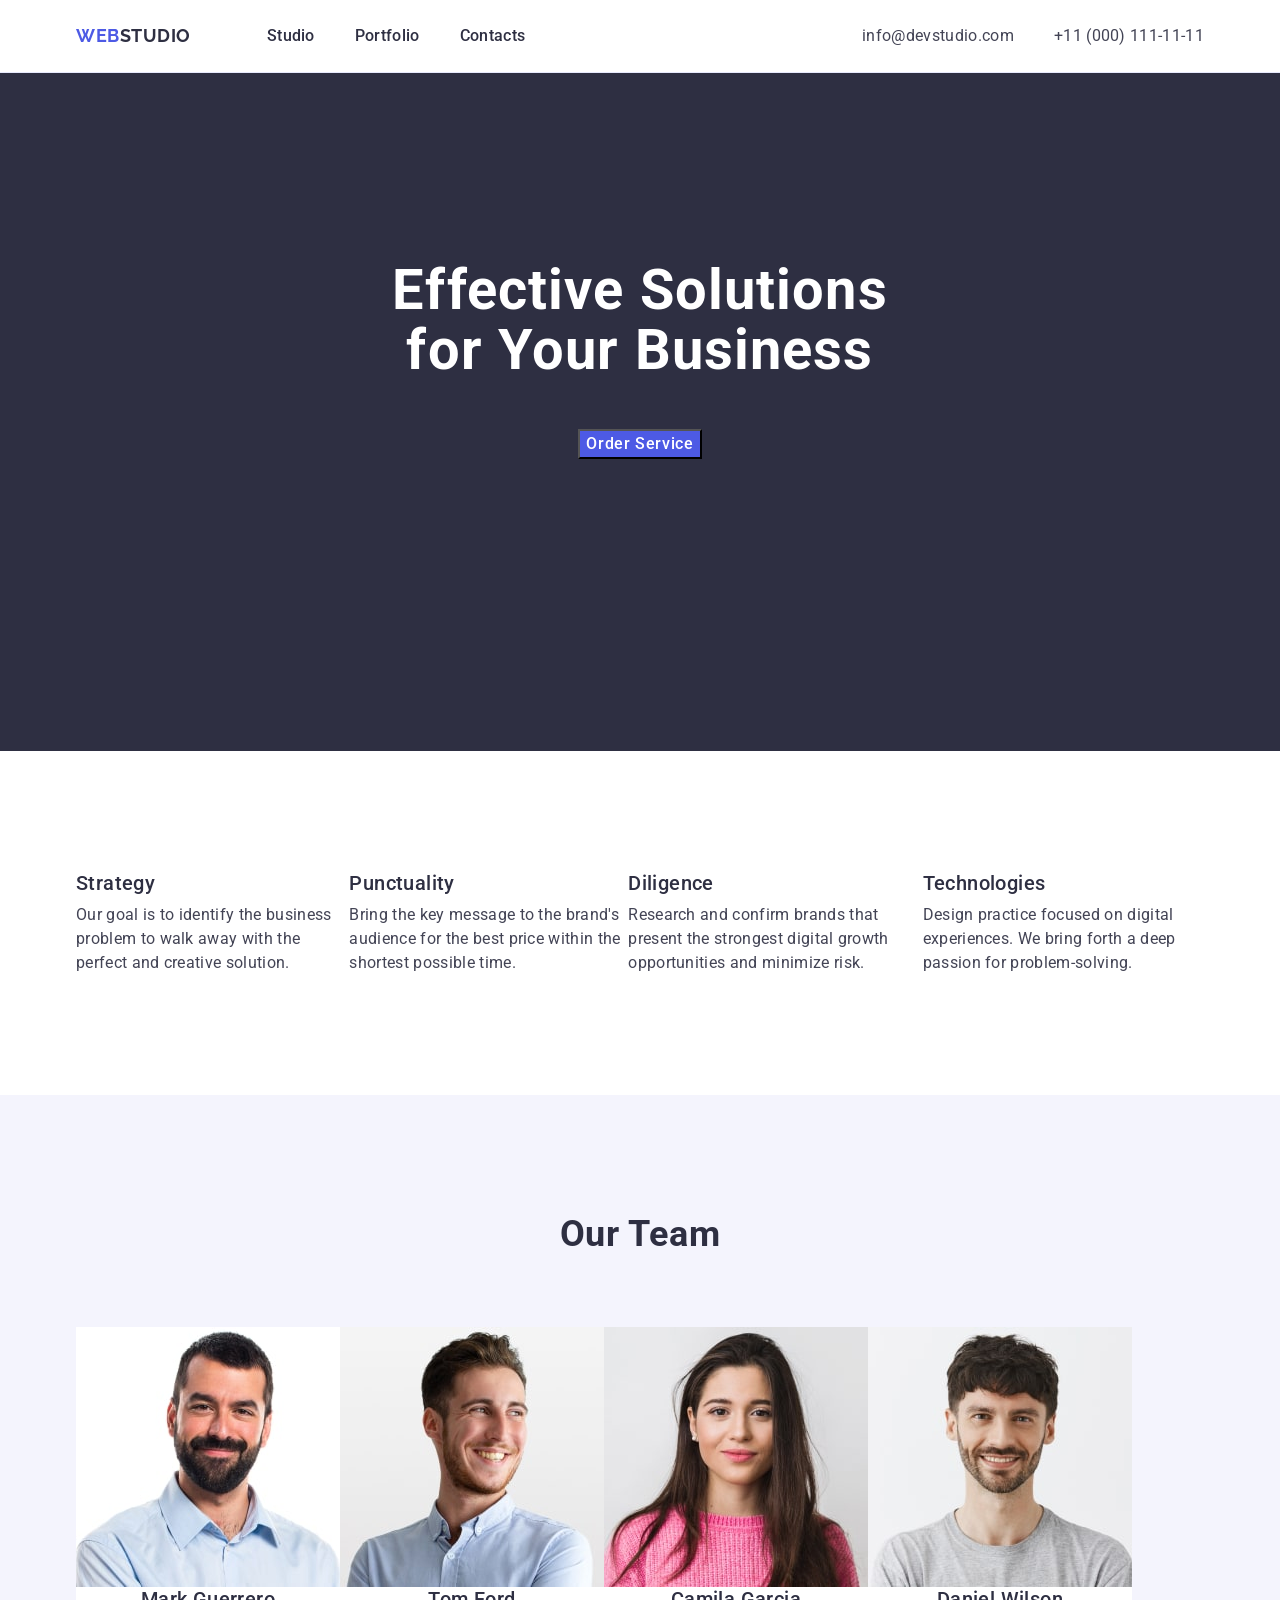
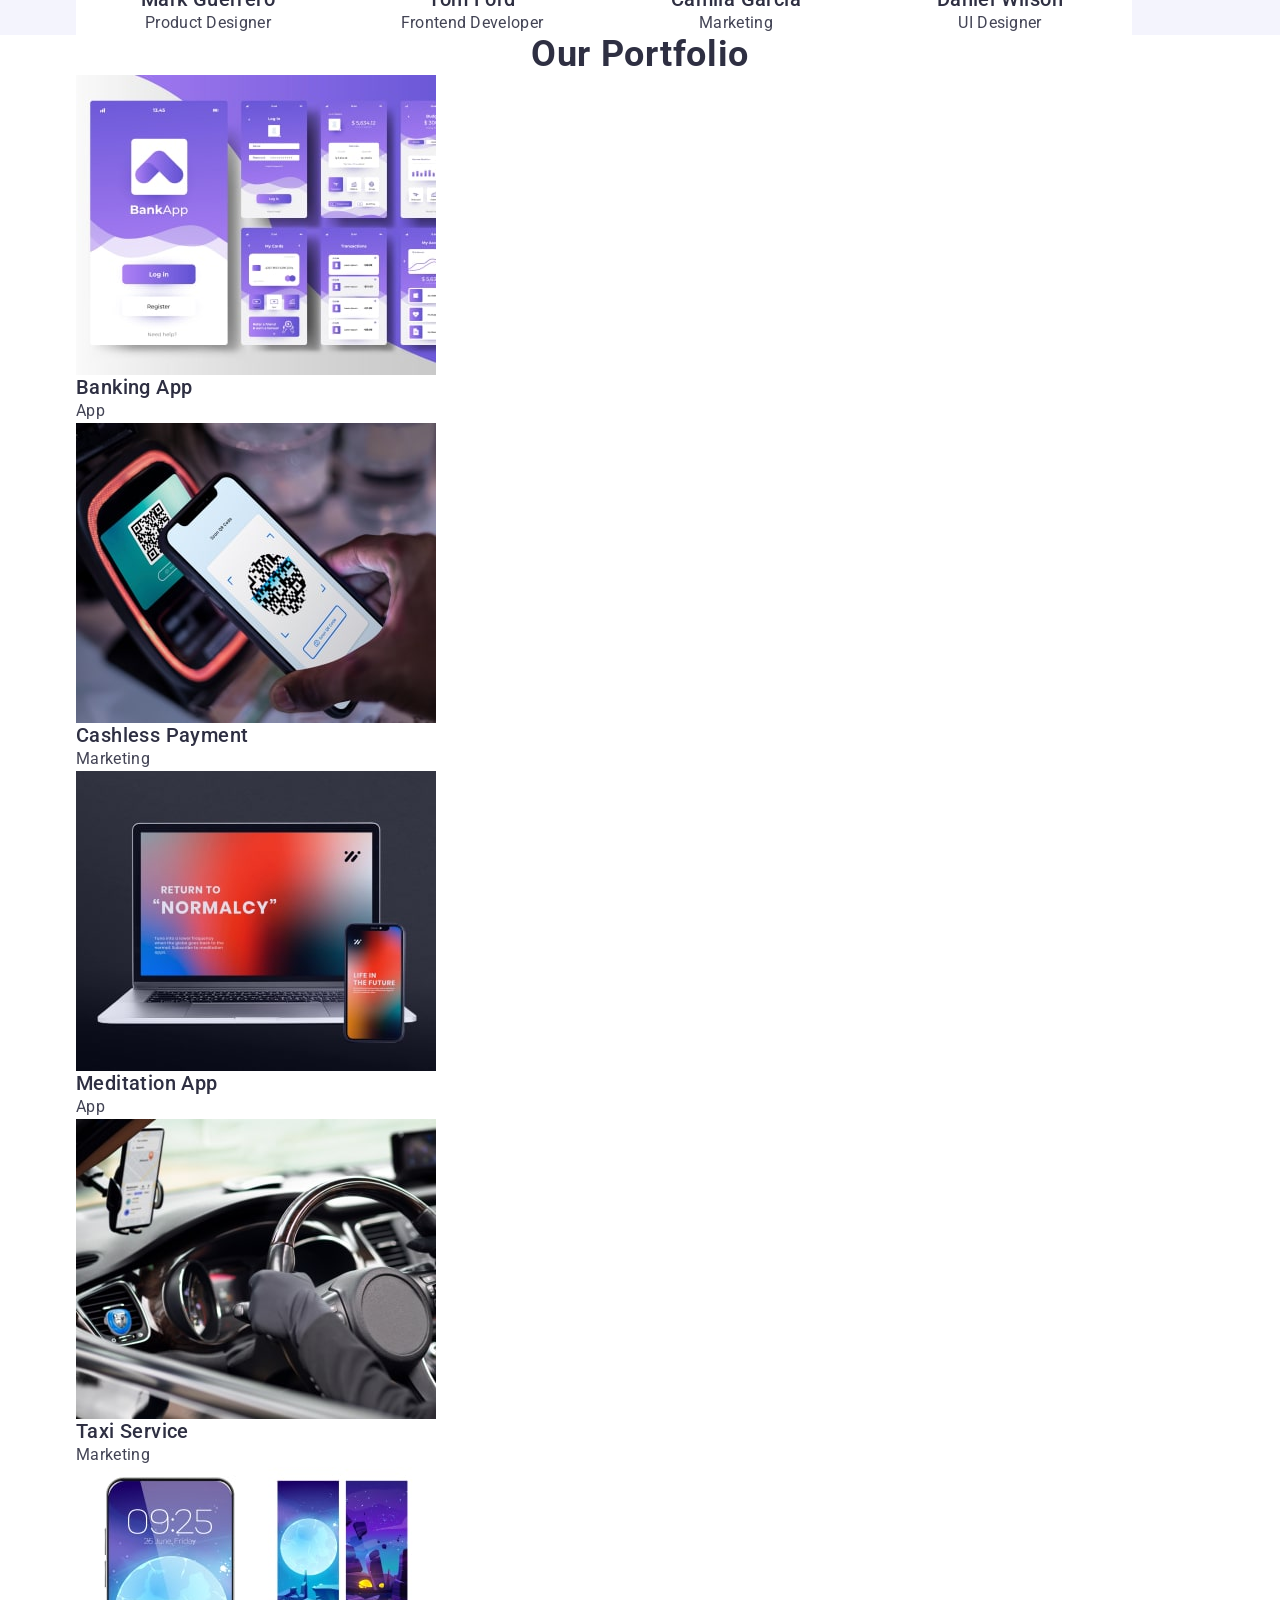
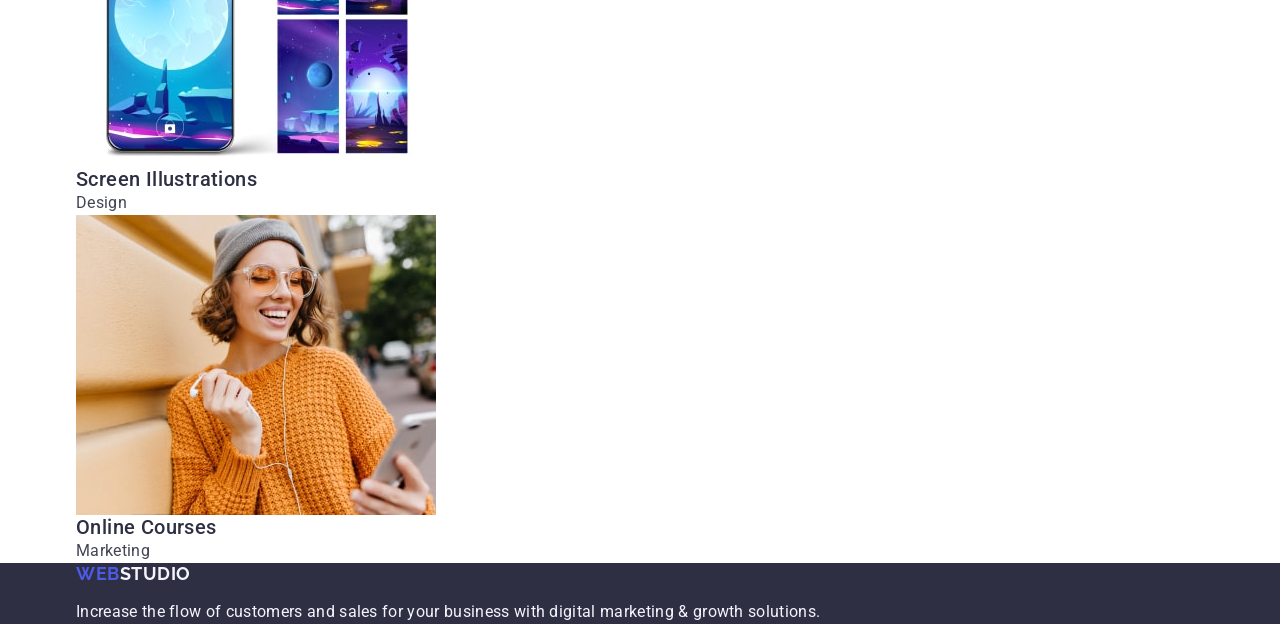
==== commit 738f44f3: "add div" ====
--- a/index.html
+++ b/index.html
@@ -17,23 +17,29 @@
 <body>
     <!-- Верхня лінія-->
     <header class="header">
-        <div class="container">
+        <div class="container header-container">
             <nav class="header-navigation">
                 <a class="header-logo" href="./index.html">Web<span class="header-accent">Studio</span></a>
             
                 <ul class="header-menu-list">
-                    <li class="header-nav-item current"><a class="header-nav-link" href="./index.html">Studio</a></li>
-                    <li class="header-nav-item"><a class="header-nav-link" href="">Portfolio</a></li>
-                    <li class="header-nav-item"><a class="header-nav-link" href="">Contacts</a></li>
+                    <li class="header-nav-item current">
+                        <a class="header-nav-link" href="./index.html">Studio</a></li>
+                    <li class="header-nav-item">
+                        <a class="header-nav-link" href="">Portfolio</a></li>
+                    <li class="header-nav-item">
+                        <a class="header-nav-link" href="">Contacts</a></li>
                 </ul>
             
             </nav>
             
             <address class="header-address">
                 <ul class="header-address-list">
-                    <li class="header-address-item"><a class="header-address-link"
-                            href="mailto:info@devstudio.com">info@devstudio.com</a></li>
-                    <li class="header-address-item"><a class="header-address-link" href="tel:+110001111111">+11 (000) 111-11-11</a>
+                    <li class="header-address-item">
+                        <a class="header-address-link"
+                            href="mailto:info@devstudio.com">info@devstudio.com</a>
+                        </li>
+                    <li class="header-address-item">
+                        <a class="header-address-link" href="tel:+110001111111">+11 (000) 111-11-11</a>
                     </li>
                 </ul>
             </address>
@@ -93,26 +99,38 @@
                 <ul class="team-list">
                     <li class="team-item">
                         <img class="team-photo" src="./images/img1.jpg" alt="Mark Guerrero" width="264" height="260">
-                        <h3 class="team-subtitle">Mark Guerrero</h3>
-                        <p class="team-item-text">Product Designer</p>
+                        <div>
+                            <h3 class="team-subtitle">Mark Guerrero</h3>
+                            <p class="team-item-text">Product Designer</p>
+                        </div>
+                        
                     </li>
                 
                     <li class="team-item">
                         <img class="team-photo" src="./images/img2.jpg" alt="Tom Ford" width="264" height="260">
-                        <h3 class="team-subtitle">Tom Ford</h3>
-                        <p class="team-item-text">Frontend Developer</p>
+                        <div>
+                            <h3 class="team-subtitle">Tom Ford</h3>
+                            <p class="team-item-text">Frontend Developer</p>
+                        </div>
+                        
                     </li>
                 
                     <li class="team-item">
                         <img class="team-photo" src="./images/img3.jpg" alt="Camila Garcia" width="264" height="260">
-                        <h3 class="team-subtitle">Camila Garcia</h3>
-                        <p class="team-item-text">Marketing</p>
+                        <div>
+                            <h3 class="team-subtitle">Camila Garcia</h3>
+                            <p class="team-item-text">Marketing</p>
+                        </div>
+                        
                     </li>
                 
                     <li class="team-item">
                         <img class="team-photo" src="./images/img4.jpg" alt="Daniel Wilson" width="264" height="260">
-                        <h3 class="team-subtitle">Daniel Wilson</h3>
-                        <p class="team-item-text">UI Designer</p>
+                        <div>
+                            <h3 class="team-subtitle">Daniel Wilson</h3>
+                            <p class="team-item-text">UI Designer</p>
+                        </div>
+                       
                     </li>
                 </ul>
             </div>
@@ -126,32 +144,45 @@
                 <ul class="portfolio-list">
                     <li class="portfolio-item">
                         <img class="portfolio-photo" src="./images/img5.jpg" alt="Banking App" width="360">
-                        <h3 class="portfolio-subtitle">Banking App</h3>
-                        <p class="portfolio-item-text">App</p>
+                        <div>
+                            <h3 class="portfolio-subtitle">Banking App</h3>
+                            <p class="portfolio-item-text">App</p>
+                        </div>
+                        
                     </li>
                     <li class="portfolio-item">
                         <img class="portfolio-photo" src="./images/img6.jpg" alt="Cashless Payment" width="360">
-                        <h3 class="portfolio-subtitle">Cashless Payment</h3>
-                        <p class="portfolio-item-text">Marketing</p>
+                        <div>
+                            <h3 class="portfolio-subtitle">Cashless Payment</h3>
+                            <p class="portfolio-item-text">Marketing</p>
+                        </div>
                     <li class="portfolio-item">
                         <img class="portfolio-photo" src="./images/img7.jpg" alt="Meditation App" width="360">
-                        <h3 class="portfolio-subtitle">Meditation App</h3>
-                        <p class="portfolio-item-text">App</p>
+                        <div>
+                            <h3 class="portfolio-subtitle">Meditation App</h3>
+                            <p class="portfolio-item-text">App</p>
+                        </div>
                     </li>
                     <li class="portfolio-item">
                         <img class="portfolio-photo" src="./images/img8.jpg" alt="Taxi Service" width="360">
+                       <div>
                         <h3 class="portfolio-subtitle">Taxi Service</h3>
                         <p class="portfolio-item-text">Marketing</p>
+                       </div>
                     </li>
                     <li class="portfolio-item">
                         <img class="portfolio-photo" src="./images/img9.jpg" alt="Screen Illustrations" width="360">
-                        <h3 class="portfolio-subtitle">Screen Illustrations</h3>
-                        <p class="portfolio-item-text">Design</p>
+                        <div>
+                            <h3 class="portfolio-subtitle">Screen Illustrations</h3>
+                            <p class="portfolio-item-text">Design</p>
+                        </div>
                     </li>
                     <li class="portfolio-item">
                         <img class="portfolio-photo" src="./images/img10.jpg" alt="Girl with phone" width="360">
-                        <h3 class="portfolio-subtitle">Online Courses</h3>
-                        <p class="portfolio-item-text">Marketing</p>
+                        <div>
+                            <h3 class="portfolio-subtitle">Online Courses</h3>
+                            <p class="portfolio-item-text">Marketing</p>
+                        </div>
                     </li>
                 </ul>
             </div>
--- a/css/styles.css
+++ b/css/styles.css
@@ -12,10 +12,7 @@
     --white: #fff;
     --dairy: #fcfcfc;
 }
-/* :root {
-    --font-family: "Roboto", sans-serif;
-    --second-family: "Raleway", sans-serif;
-} */
+
 
 body {
     font-family: 'Roboto', sans-serif;
@@ -23,7 +20,10 @@
     background-color: #FFFFFF;
 }
 
- ul {
+/* ------reset------ */
+
+ ul,
+ ol {
     list-style-type: none;
     margin-top: 0;
     margin-bottom: 0;
@@ -54,13 +54,45 @@
  }
 
    
-/* --------------------HEADER----------------------- */
+
+ /*------ common------- */
+
 .container {
     width: 1158px;
     padding: 0 15px;
     margin: 0 auto;
 }
 
+.visually-hidden {
+    position: absolute;
+    width: 1px;
+    height: 1px;
+    margin: -1px;
+    border: 0;
+    padding: 0;
+    white-space: nowrap;
+    clip-path: inset(100%);
+    clip: rect(0 0 0 0);
+    overflow: hidden;
+}
+
+/* --------------------HEADER----------------------- */
+
+.header {
+    border-bottom: 1px solid #e7e9fc;
+    
+}
+
+.header-container {
+    display: flex;
+    align-items: center;
+}
+
+
+.header-navigation {
+    display: flex;
+    align-items: center;
+}
 
  .header-logo {
     font-family: "Raleway", sans-serif;
@@ -70,13 +102,23 @@
     letter-spacing: 0.03em;
     text-transform: uppercase;
     color: var(--iris);
- }
+    padding: 24px 0;
+    margin-right: 76px;
+ }
+
+.header-menu-list {
+    display: flex;
+    align-items: center;
+    gap: 40px;
+}
 
  .header-accent {
    color: var(--navy-blue);
  }
  
  .header-nav-link {
+    display: block;
+    padding: 24px 0;
     font-weight: 500;
     font-size: 16px;
     line-height: 1.50;
@@ -87,8 +129,14 @@
 
  .header-address {
     font-style: normal;
- }
-
+    margin-left: auto;
+ }
+
+ .header-address-list {
+    display: flex;
+    align-items: center;
+    gap: 40px;
+ }
 
 .header-nav-link:hover,
 .header-nav-link:focus {
@@ -102,6 +150,8 @@
 
 
  .header-address-link {
+    display: block;
+    padding: 24px 0;
     font-weight: 400;
     font-size: 16px;
     line-height: 1.50;
@@ -113,16 +163,21 @@
 
  .hero {
     background-color: #2e2f42;
+    padding-top: 188px;
+    padding-bottom: 292px;
 }
 
 .hero-title {
+    max-width: 496px;
+    margin: 0 auto;
+    margin-bottom: 48px;
     font-weight: 700;
     font-size: 56px;
     line-height: 1.07;
     letter-spacing: 0.02em;
     text-align: center;
-    /* color: #d9d9d9; */
     color: #ffffff
+   
 }
  
  .hero-btn {
@@ -133,6 +188,8 @@
     letter-spacing: 0.04em;
     color: var(--white);
     background: var(--iris);
+    margin: 0 auto;
+    display: block;
  }
    
  .hero-btn:hover,
@@ -142,12 +199,25 @@
 
 
  /*------------- FEATURES--------- */
+.features {
+    padding-top: 120px;
+    padding-bottom: 120px;
+}
+
+.features-list {
+    display: flex;
+    align-items: center;
+    gap: 24px 0;
+
+}
+
  .features-subtitle {
     font-weight: 500;
     font-size: 20px;
     line-height: 1.20;
     letter-spacing: 0.02em;
     color: var(--navy-blue);
+    margin-bottom: 8px;
  }
 
  .features-item-text {
@@ -161,13 +231,17 @@
  /* -----------OUR TEAM------- */
 .team {
     background-color: #F4F4FD;
+    
 }
 
 .team-item {
     background-color: #FFFFFF;
 }
 
+
  .team-title {
+    padding-top: 120px;
+    padding-bottom: 72px;
     font-weight: 700;
     font-size: 36px;
     line-height: 1.11;
@@ -177,6 +251,12 @@
     text-transform: capitalize;
  }
 
+.team-list {
+    display: flex;
+    align-items: center;
+    gap: 24px 0;
+}
+
 .team-subtitle {
     font-weight: 500;
     font-size: 20px;
@@ -204,6 +284,16 @@
     letter-spacing: 0.02em;
     color: var(--navy-blue);
     text-transform: capitalize;
+}
+
+/* .portfolio-list {
+    display: flex;
+    align-items: center;
+    gap: 24px 48px;
+} */
+
+.portfolio-item {
+    width: calc((100%-72)/3);
 }
 
 .portfolio-subtitle {
@@ -227,6 +317,8 @@
 }
 
 .footer-logo {
+    display: inline-block;
+    margin-bottom: 16px;
     font-family: "Raleway", sans-serif;
     font-weight: 700;
     font-size: 18px;
@@ -241,6 +333,7 @@
 }
 
 .footer-text {
+    min-width: 264px;
     font-size: 16px;
     line-height: 1.50;
     letter-spacing: 0.02em;
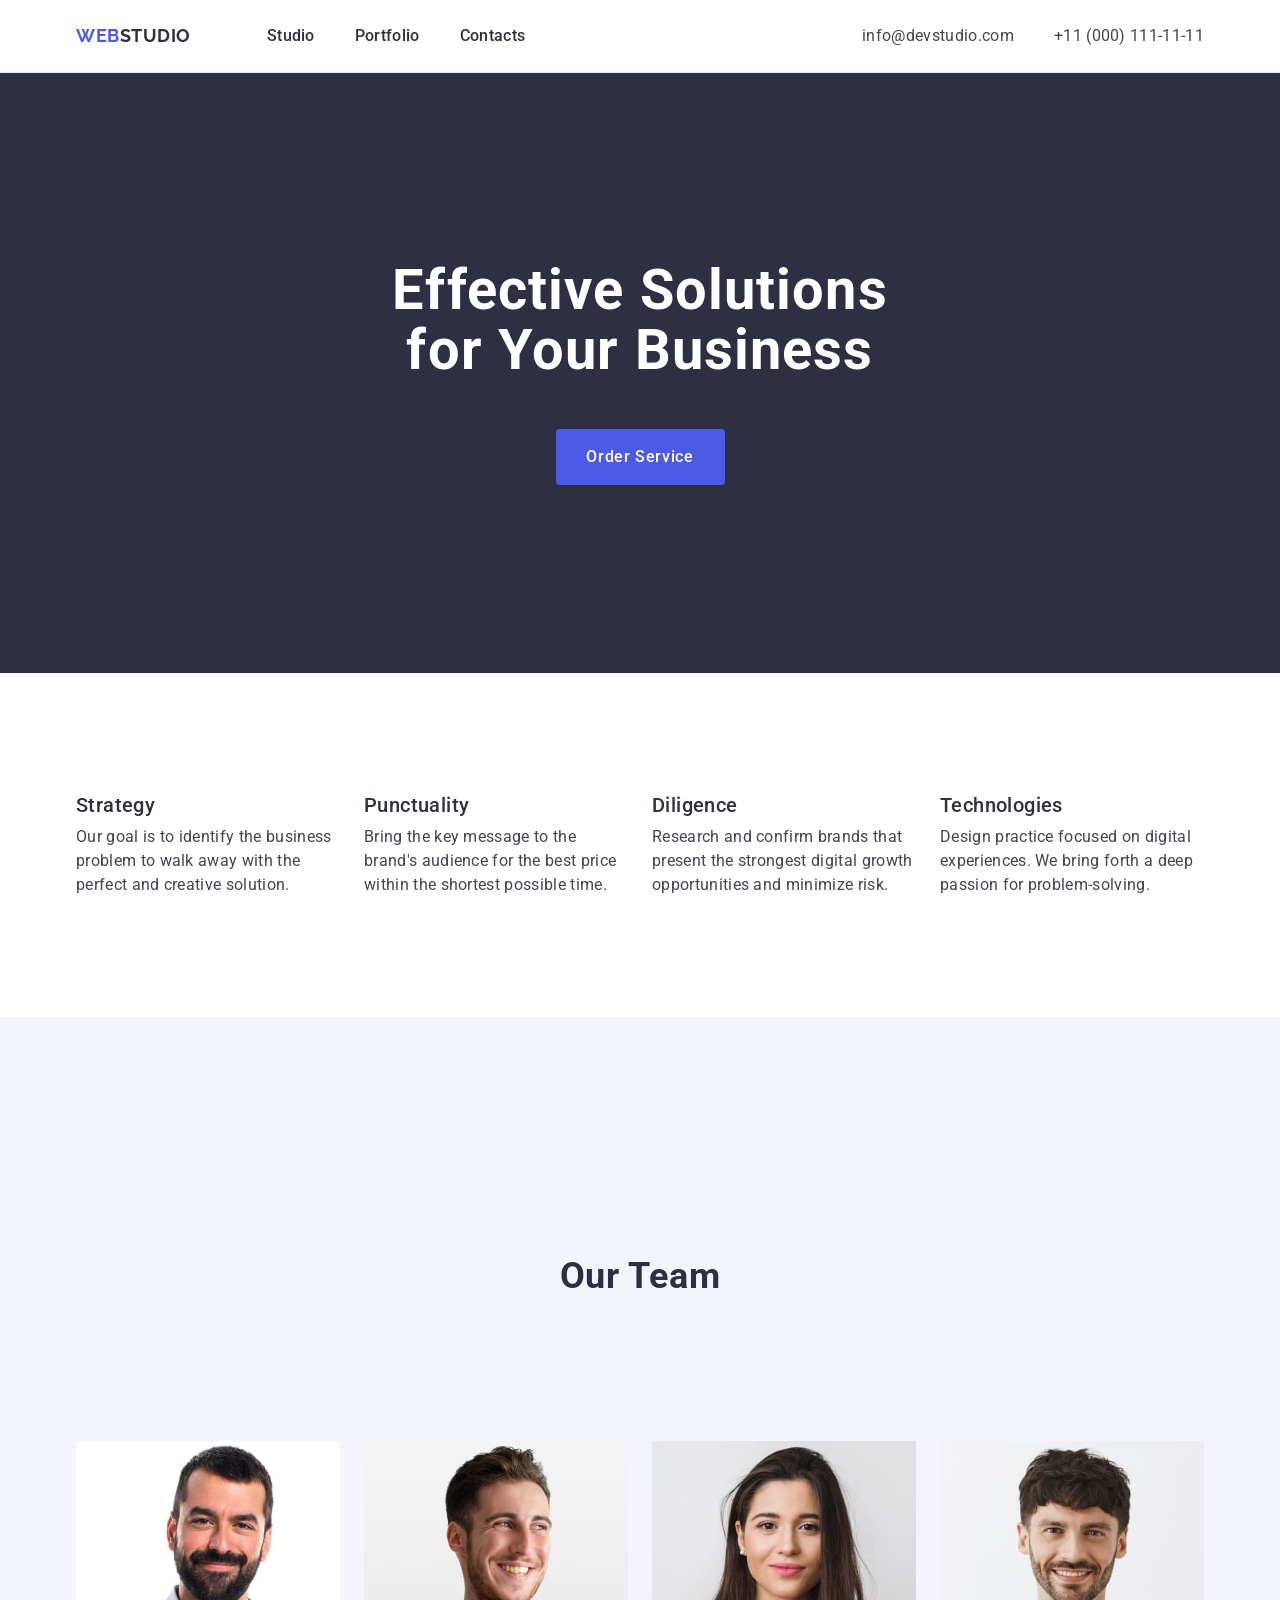
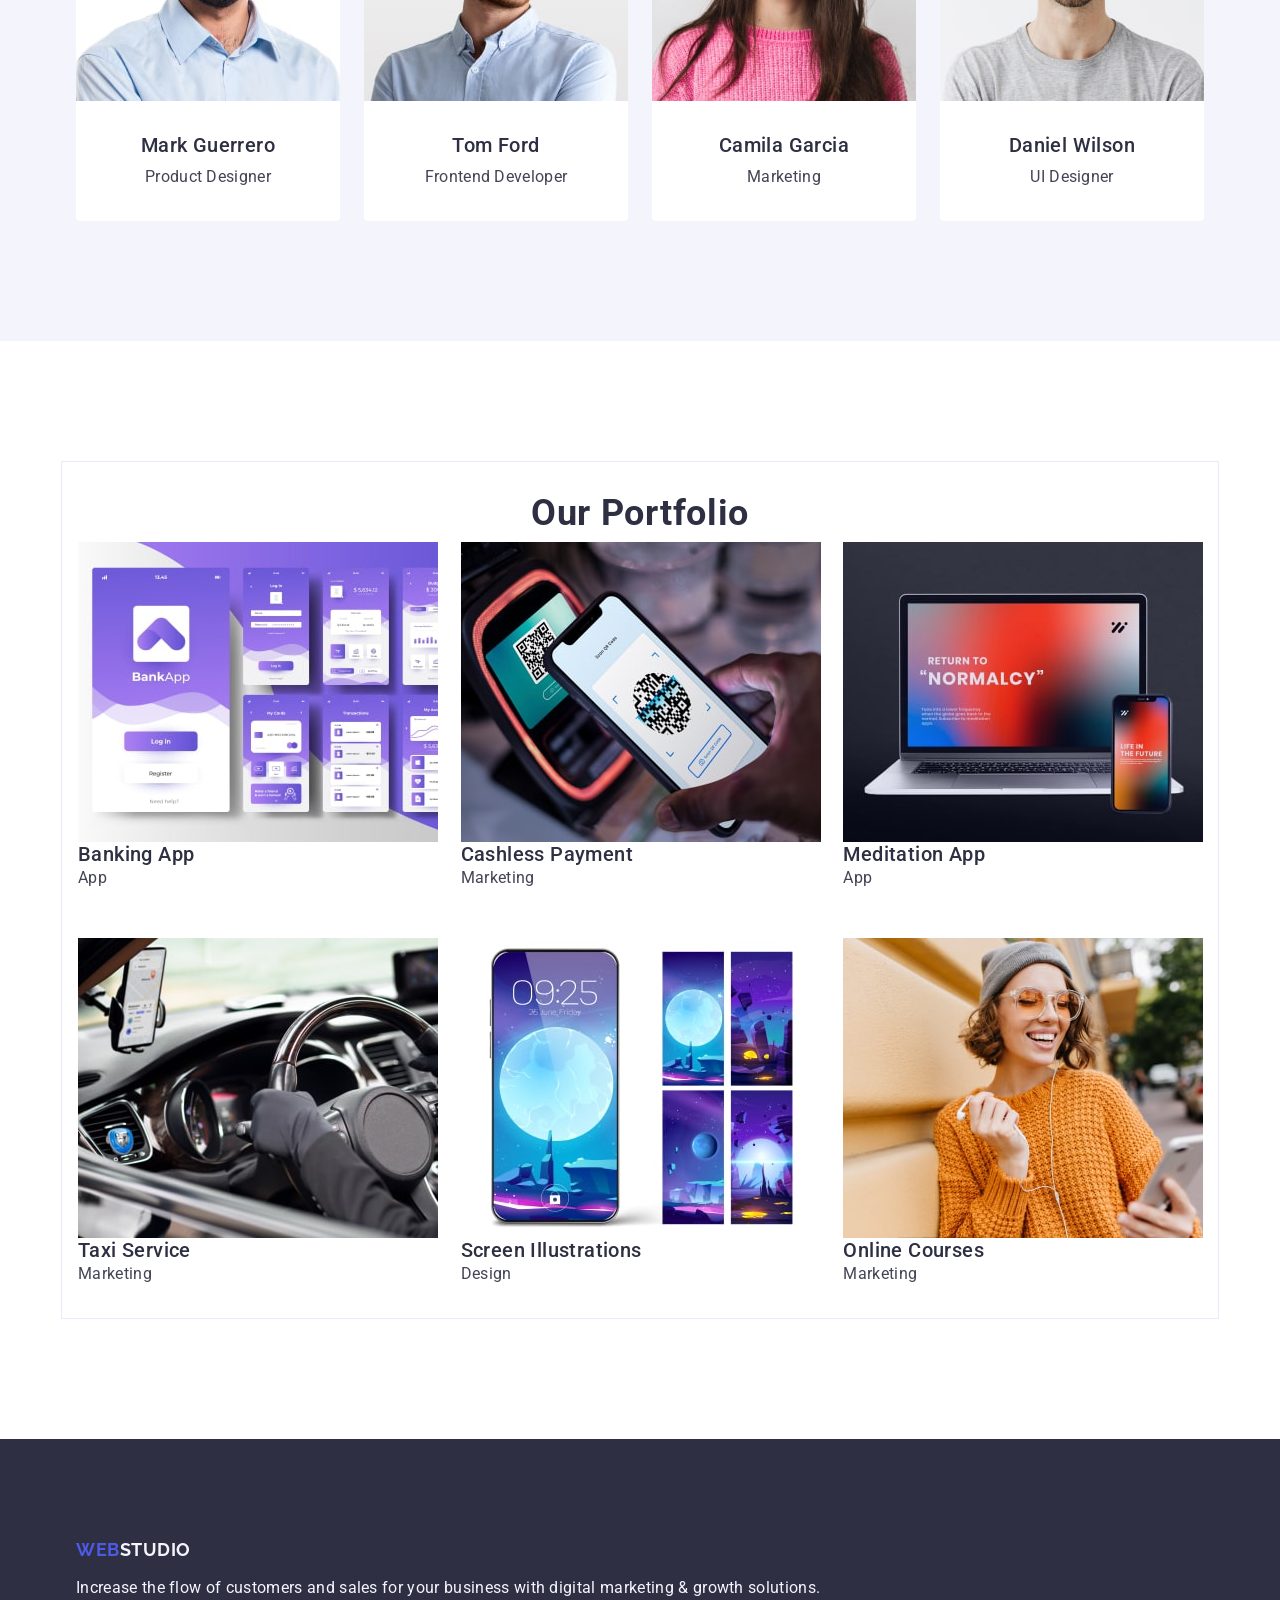
==== commit a8bd73cc: "add styles" ====
--- a/index.html
+++ b/index.html
@@ -22,7 +22,7 @@
                 <a class="header-logo" href="./index.html">Web<span class="header-accent">Studio</span></a>
             
                 <ul class="header-menu-list">
-                    <li class="header-nav-item current">
+                    <li class="header-nav-item ">
                         <a class="header-nav-link" href="./index.html">Studio</a></li>
                     <li class="header-nav-item">
                         <a class="header-nav-link" href="">Portfolio</a></li>
@@ -99,7 +99,7 @@
                 <ul class="team-list">
                     <li class="team-item">
                         <img class="team-photo" src="./images/img1.jpg" alt="Mark Guerrero" width="264" height="260">
-                        <div>
+                        <div class="team-container">
                             <h3 class="team-subtitle">Mark Guerrero</h3>
                             <p class="team-item-text">Product Designer</p>
                         </div>
@@ -108,7 +108,7 @@
                 
                     <li class="team-item">
                         <img class="team-photo" src="./images/img2.jpg" alt="Tom Ford" width="264" height="260">
-                        <div>
+                        <div class="team-container">
                             <h3 class="team-subtitle">Tom Ford</h3>
                             <p class="team-item-text">Frontend Developer</p>
                         </div>
@@ -117,7 +117,7 @@
                 
                     <li class="team-item">
                         <img class="team-photo" src="./images/img3.jpg" alt="Camila Garcia" width="264" height="260">
-                        <div>
+                        <div class="team-container">
                             <h3 class="team-subtitle">Camila Garcia</h3>
                             <p class="team-item-text">Marketing</p>
                         </div>
@@ -126,7 +126,7 @@
                 
                     <li class="team-item">
                         <img class="team-photo" src="./images/img4.jpg" alt="Daniel Wilson" width="264" height="260">
-                        <div>
+                        <div class="team-container">
                             <h3 class="team-subtitle">Daniel Wilson</h3>
                             <p class="team-item-text">UI Designer</p>
                         </div>
@@ -139,7 +139,7 @@
 
         <!-- -----PORTFOLIO---------->
         <section class="portfolio">
-            <div class="container">
+            <div class="container portfolio-container">
                 <h2 class="portfolio-title">Our Portfolio</h2>
                 <ul class="portfolio-list">
                     <li class="portfolio-item">
--- a/css/styles.css
+++ b/css/styles.css
@@ -163,8 +163,7 @@
 
  .hero {
     background-color: #2e2f42;
-    padding-top: 188px;
-    padding-bottom: 292px;
+    padding: 188px 0;   
 }
 
 .hero-title {
@@ -181,6 +180,10 @@
 }
  
  .hero-btn {
+    min-width: 169px;
+    height: 56px;
+    border: none;
+    border-radius: 4px;
     font-family: "Roboto", sans-serif;
     font-weight: 500;
     font-size: 16px;
@@ -207,8 +210,12 @@
 .features-list {
     display: flex;
     align-items: center;
-    gap: 24px 0;
-
+    gap: 24px;
+
+}
+
+.features-item {
+    width: calc((100% - 72px) / 4);
 }
 
  .features-subtitle {
@@ -231,15 +238,22 @@
  /* -----------OUR TEAM------- */
 .team {
     background-color: #F4F4FD;
+    padding: 120px 0;
     
 }
 
 .team-item {
     background-color: #FFFFFF;
+    border-radius: 0px 0px 4px 4px;
+}
+
+.team-container {
+    padding: 32px 0;
 }
 
 
  .team-title {
+    margin-bottom: 72px;
     padding-top: 120px;
     padding-bottom: 72px;
     font-weight: 700;
@@ -254,10 +268,11 @@
 .team-list {
     display: flex;
     align-items: center;
-    gap: 24px 0;
+    gap: 24px;
 }
 
 .team-subtitle {
+    margin-bottom: 8px;
     font-weight: 500;
     font-size: 20px;
     line-height: 1.20;
@@ -276,7 +291,19 @@
 }
 
 /* ------OUR PORTFOLIO------ */
+.portfolio {
+    padding-top: 120px;
+    padding-bottom: 120px;
+}
+
+.portfolio-container {
+    padding: 32px 16px;
+    border: 1px solid #e7e9fc;
+}
+
 .portfolio-title {
+    /* margin-bottom: 72px; */
+    margin-bottom: 8px;
     font-weight: 700;
     font-size: 36px;
     line-height: 1.11;
@@ -286,14 +313,16 @@
     text-transform: capitalize;
 }
 
-/* .portfolio-list {
-    display: flex;
-    align-items: center;
-    gap: 24px 48px;
-} */
+.portfolio-list {
+    display: flex;
+    flex-wrap: wrap;
+    align-items: center;
+    column-gap: 24px;
+    row-gap: 48px;
+}
 
 .portfolio-item {
-    width: calc((100%-72)/3);
+    width: calc((100% - 48px) / 3);
 }
 
 .portfolio-subtitle {
@@ -314,6 +343,7 @@
 /* -------Footer-------- */
 .footer {
     background-color: #2e2f42;
+    padding: 100px 0;
 }
 
 .footer-logo {
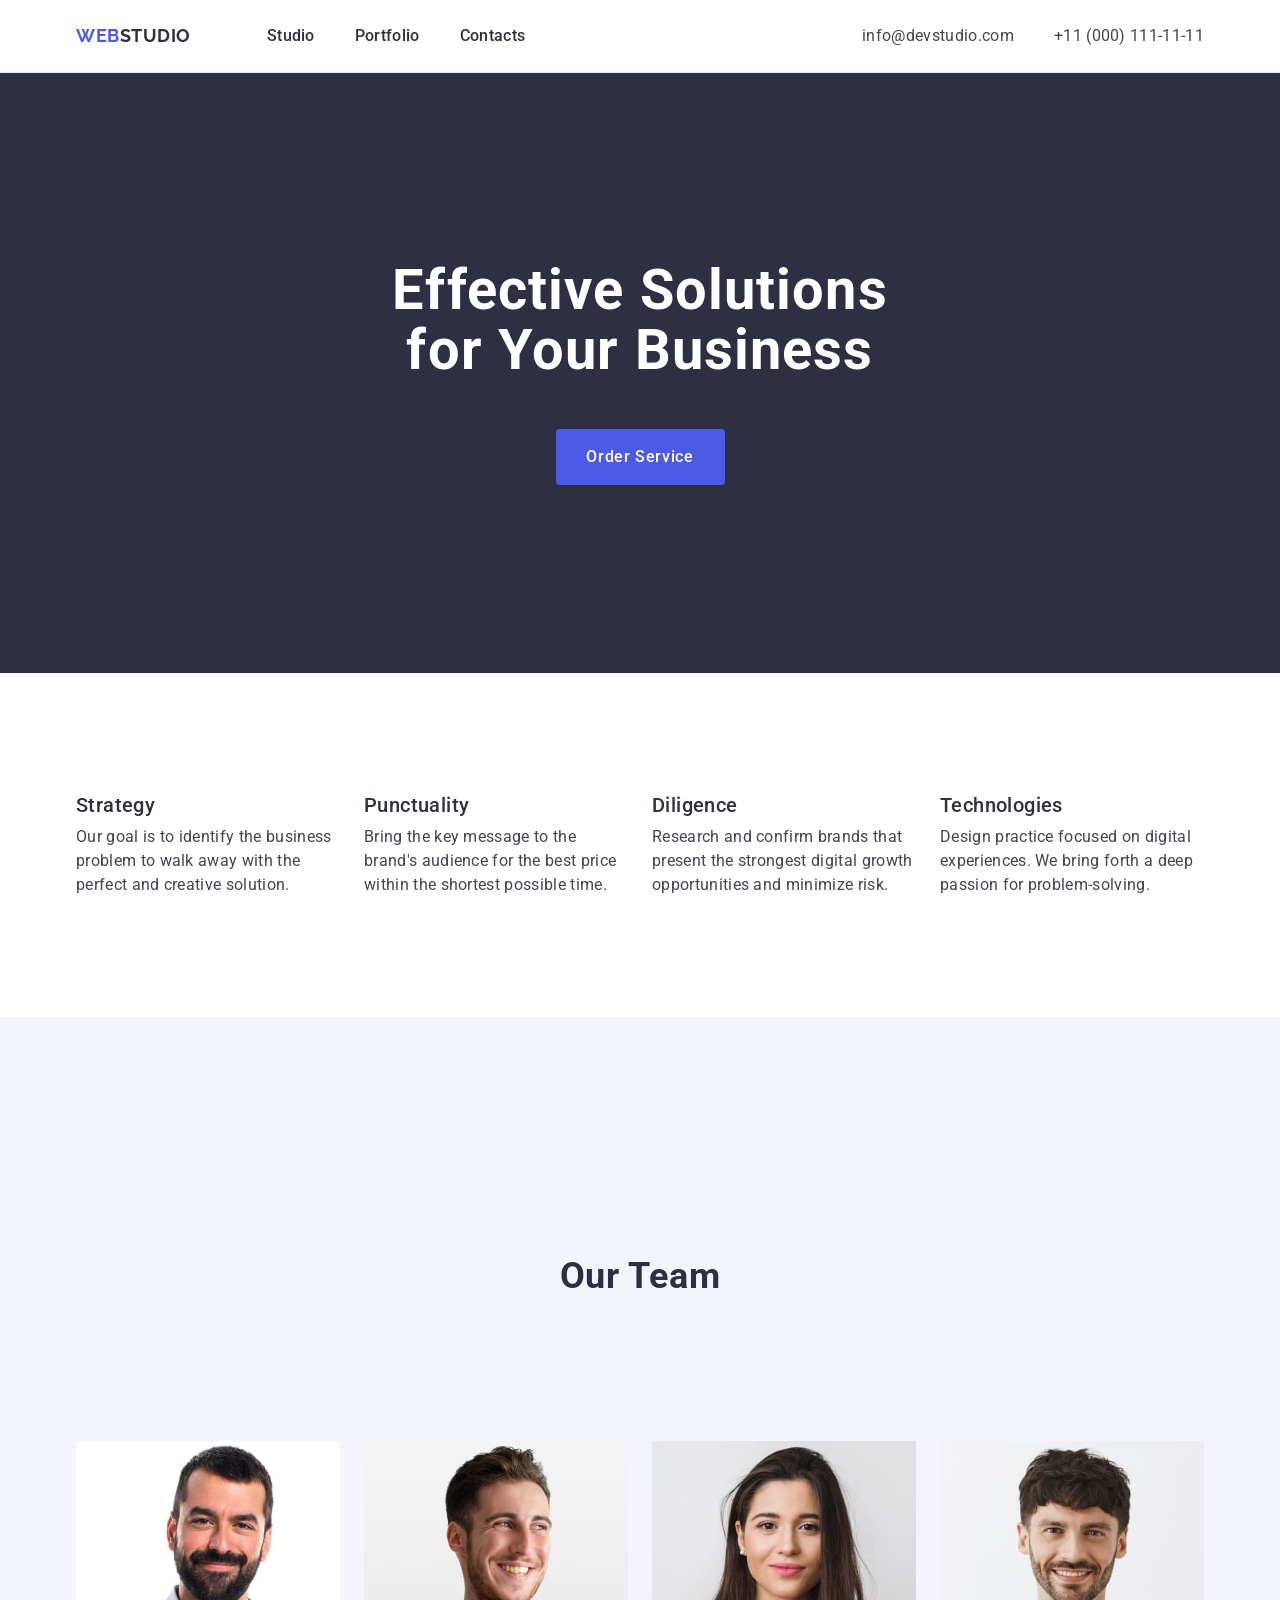
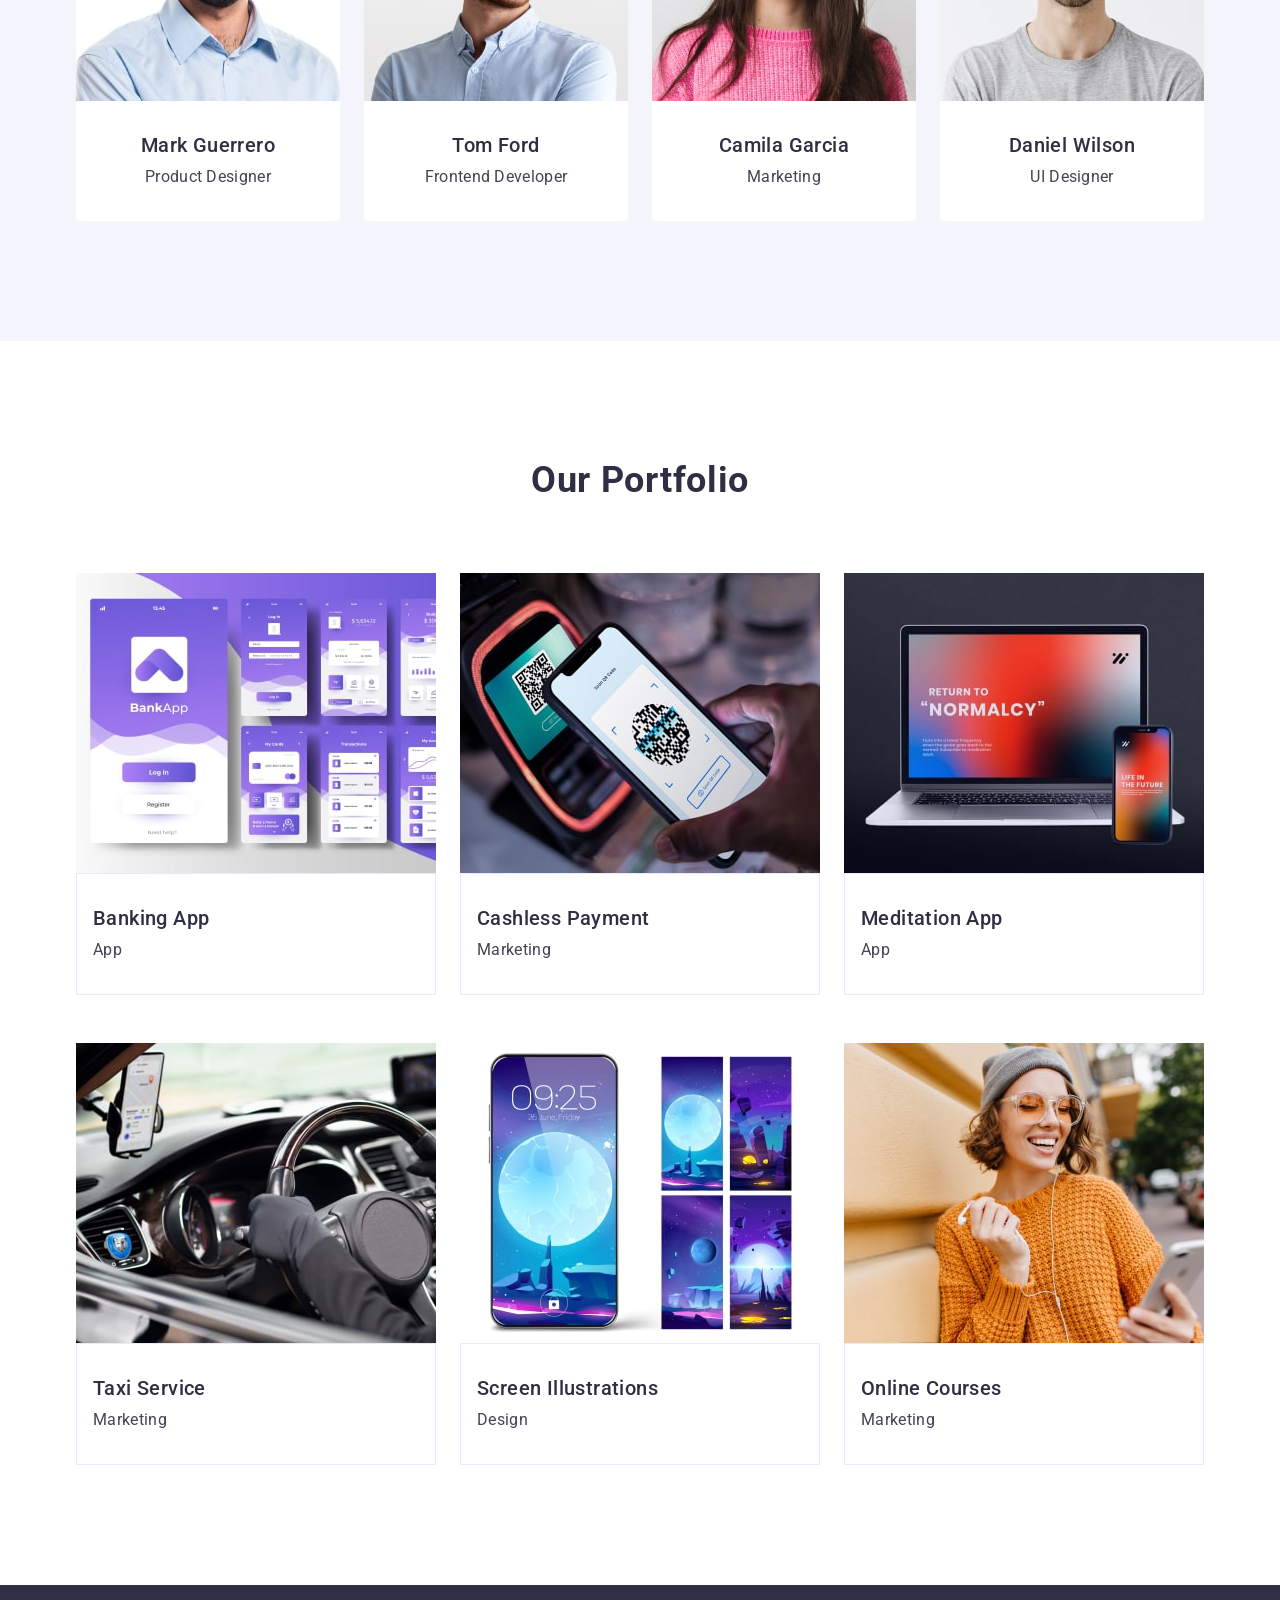
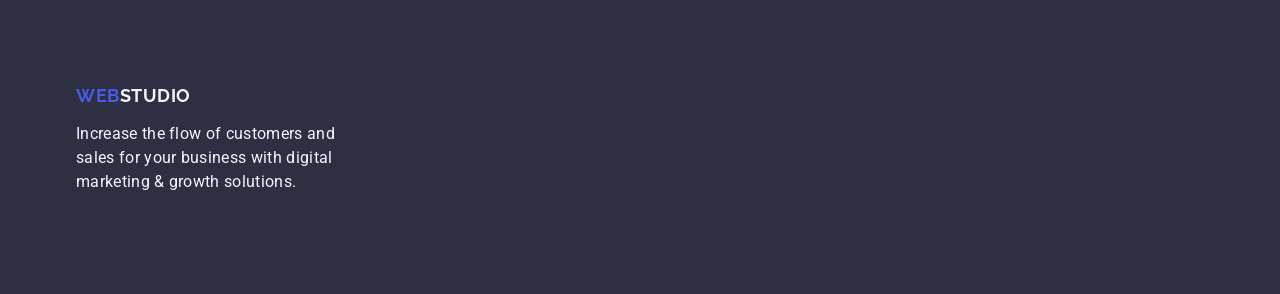
==== commit 2bc8e6fd: "add port-container" ====
--- a/index.html
+++ b/index.html
@@ -144,7 +144,7 @@
                 <ul class="portfolio-list">
                     <li class="portfolio-item">
                         <img class="portfolio-photo" src="./images/img5.jpg" alt="Banking App" width="360">
-                        <div>
+                        <div class="port-content">
                             <h3 class="portfolio-subtitle">Banking App</h3>
                             <p class="portfolio-item-text">App</p>
                         </div>
@@ -152,34 +152,34 @@
                     </li>
                     <li class="portfolio-item">
                         <img class="portfolio-photo" src="./images/img6.jpg" alt="Cashless Payment" width="360">
-                        <div>
+                        <div class="port-content">
                             <h3 class="portfolio-subtitle">Cashless Payment</h3>
                             <p class="portfolio-item-text">Marketing</p>
                         </div>
                     <li class="portfolio-item">
                         <img class="portfolio-photo" src="./images/img7.jpg" alt="Meditation App" width="360">
-                        <div>
+                        <div class="port-content">
                             <h3 class="portfolio-subtitle">Meditation App</h3>
                             <p class="portfolio-item-text">App</p>
                         </div>
                     </li>
                     <li class="portfolio-item">
                         <img class="portfolio-photo" src="./images/img8.jpg" alt="Taxi Service" width="360">
-                       <div>
+                       <div class="port-content ">
                         <h3 class="portfolio-subtitle">Taxi Service</h3>
                         <p class="portfolio-item-text">Marketing</p>
                        </div>
                     </li>
                     <li class="portfolio-item">
                         <img class="portfolio-photo" src="./images/img9.jpg" alt="Screen Illustrations" width="360">
-                        <div>
+                        <div class="port-content">
                             <h3 class="portfolio-subtitle">Screen Illustrations</h3>
                             <p class="portfolio-item-text">Design</p>
                         </div>
                     </li>
                     <li class="portfolio-item">
                         <img class="portfolio-photo" src="./images/img10.jpg" alt="Girl with phone" width="360">
-                        <div>
+                        <div class="port-content">
                             <h3 class="portfolio-subtitle">Online Courses</h3>
                             <p class="portfolio-item-text">Marketing</p>
                         </div>
--- a/css/styles.css
+++ b/css/styles.css
@@ -297,13 +297,11 @@
 }
 
 .portfolio-container {
-    padding: 32px 16px;
-    border: 1px solid #e7e9fc;
+    
 }
 
 .portfolio-title {
-    /* margin-bottom: 72px; */
-    margin-bottom: 8px;
+    margin-bottom: 72px;
     font-weight: 700;
     font-size: 36px;
     line-height: 1.11;
@@ -325,7 +323,13 @@
     width: calc((100% - 48px) / 3);
 }
 
+.port-content {
+padding: 32px 16px;
+border: 1px solid #e7e9fc;
+}
+
 .portfolio-subtitle {
+    margin-bottom: 8px;
     font-weight: 500;
     font-size: 20px;
     line-height: 1.20;
@@ -363,7 +367,7 @@
 }
 
 .footer-text {
-    min-width: 264px;
+    max-width: 264px;
     font-size: 16px;
     line-height: 1.50;
     letter-spacing: 0.02em;
